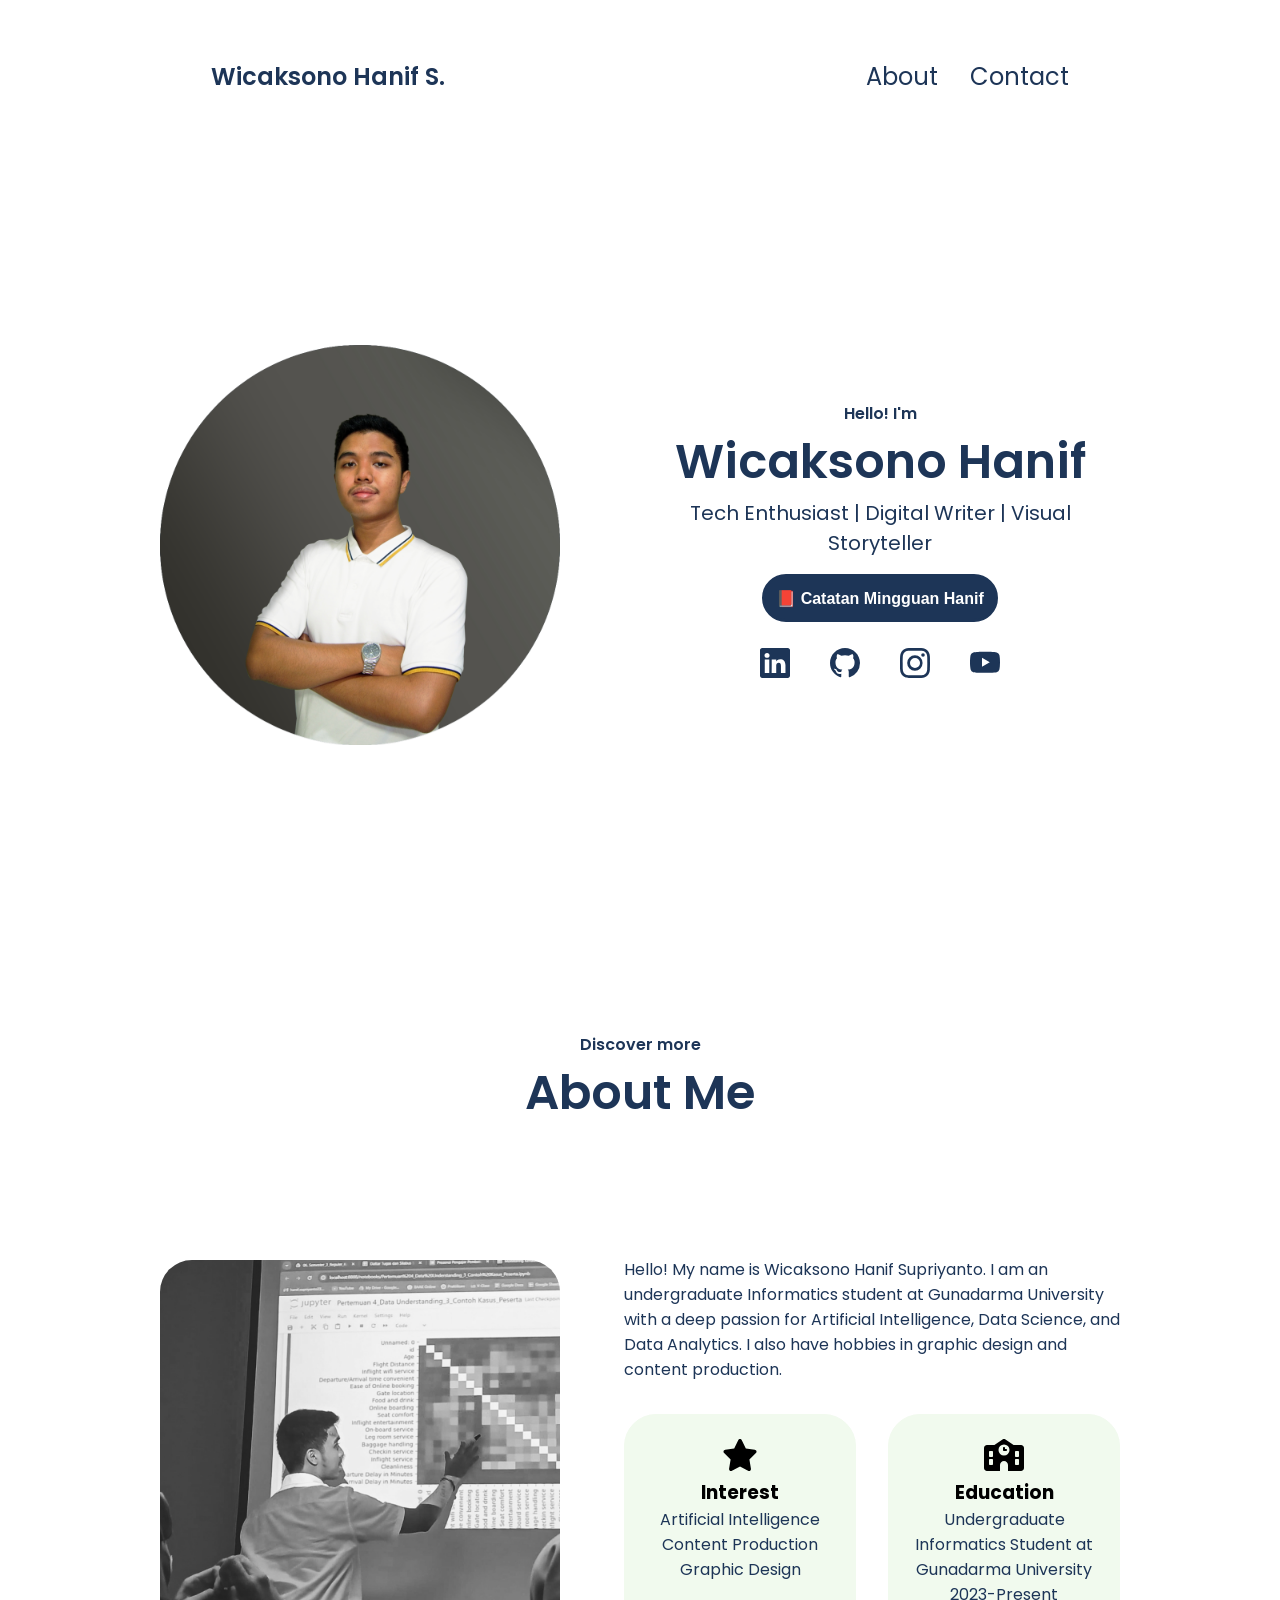
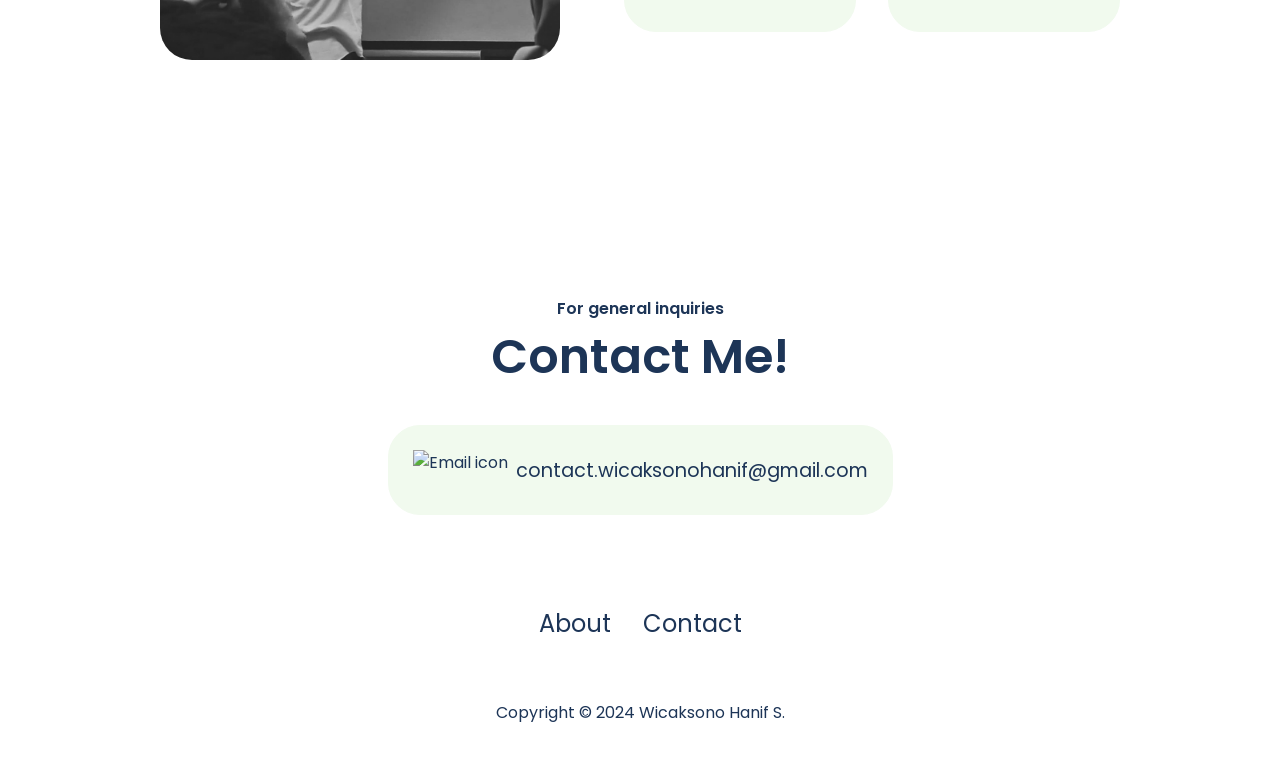
==== index.html @ 7ee8a248 "web update at jan 2025" ====
<!DOCTYPE html>
<html lang="en">
<head>
    <meta charset="UTF-8">
    <meta name="viewport" content="width=device-width, initial-scale=1.0">
    <title>Wicaksono Hanif | Hub</title>
    <link rel="icon" type="image/png" href="assets/tab_logo.png">
    <link rel="stylesheet" href="style.css">
    <link rel="stylesheet" href="mediaqueries.css">
</head>
<body>
    <!-- nav -->
    <nav id="desktop-nav">
        <div class="logo">
            Wicaksono Hanif S.
        </div>
        <div>
            <ul class="nav-links">
                <li><a href="#about">About</a></li>
                <li><a href="#contact">Contact</a></li>
            </ul>
        </div>
    </nav>
    <nav id="hamburger-nav">
        <div class="logo">
            Wicaksono Hanif
        </div>
        <div class="hamburger-menu">
            <div class="hamburger-icon" onclick="toggleMenu()">
                <span></span>
                <span></span>
                <span></span>
            </div>
            <div class="menu-links">
                <li><a href="#about" onclick="toggleMenu()">About</a></li>
                <li><a href="#contact" onclick="toggleMenu()">Contact</a></li>
            </div>
        </div>
    </nav>

    <!-- hero -->
    <section id="profile">
        <div class="section__pic-container">
            <img src="./assets/Web_Pict.png" alt="Hanif Profpic">
        </div>
        <div class="section__text">
            <p class="section__text__p1">
                Hello! I'm
            </p>
            <h1 class="title">
                Wicaksono Hanif
            </h1>
            <p class="section__text__p2">
                Tech Enthusiast | Digital Writer | Visual Storyteller
            </p>
            <div class="btn-container">
                <button class="btn btn-color-1" onclick="location.href='https://medium.com/@wicaksonohanif_'">📕 Catatan Mingguan Hanif</button>
            </div>
            <div id="socials-container">
                <ul class="example-2">
                    <li class="icon-content">
                        <a
                        href="https://www.linkedin.com/in/wicaksono-hanif-supriyanto-8959332a4"
                        target="_blank" rel="noopener noreferrer"
                        aria-label="LinkedIn"
                        data-social="linkedin"
                        >
                        <div class="filled"></div>
                        <svg
                            xmlns="http://www.w3.org/2000/svg"
                            width="16"
                            height="16"
                            fill="currentColor"
                            class="bi bi-linkedin"
                            viewBox="0 0 16 16"
                            xml:space="preserve"
                        >
                            <path
                            d="M0 1.146C0 .513.526 0 1.175 0h13.65C15.474 0 16 .513 16 1.146v13.708c0 .633-.526 1.146-1.175 1.146H1.175C.526 16 0 15.487 0 14.854zm4.943 12.248V6.169H2.542v7.225zm-1.2-8.212c.837 0 1.358-.554 1.358-1.248-.015-.709-.52-1.248-1.342-1.248S2.4 3.226 2.4 3.934c0 .694.521 1.248 1.327 1.248zm4.908 8.212V9.359c0-.216.016-.432.08-.586.173-.431.568-.878 1.232-.878.869 0 1.216.662 1.216 1.634v3.865h2.401V9.25c0-2.22-1.184-3.252-2.764-3.252-1.274 0-1.845.7-2.165 1.193v.025h-.016l.016-.025V6.169h-2.4c.03.678 0 7.225 0 7.225z"
                            fill="currentColor"
                            ></path>
                        </svg>
                        </a>
                        <div class="tooltip">LinkedIn</div>
                    </li>
                    <li class="icon-content">
                        <a href="https://github.com/wicaksonohanif" aria-label="GitHub"
                        target="_blank" rel="noopener noreferrer" data-social="github">
                        <div class="filled"></div>
                        <svg
                            xmlns="http://www.w3.org/2000/svg"
                            width="16"
                            height="16"
                            fill="currentColor"
                            class="bi bi-github"
                            viewBox="0 0 16 16"
                            xml:space="preserve"
                        >
                            <path
                            d="M8 0C3.58 0 0 3.58 0 8c0 3.54 2.29 6.53 5.47 7.59.4.07.55-.17.55-.38 0-.19-.01-.82-.01-1.49-2.01.37-2.53-.49-2.69-.94-.09-.23-.48-.94-.82-1.13-.28-.15-.68-.52-.01-.53.63-.01 1.08.58 1.23.82.72 1.21 1.87.87 2.33.66.07-.52.28-.87.51-1.07-1.78-.2-3.64-.89-3.64-3.95 0-.87.31-1.59.82-2.15-.08-.2-.36-1.02.08-2.12 0 0 .67-.21 2.2.82.64-.18 1.32-.27 2-.27s1.36.09 2 .27c1.53-1.04 2.2-.82 2.2-.82.44 1.1.16 1.92.08 2.12.51.56.82 1.27.82 2.15 0 3.07-1.87 3.75-3.65 3.95.29.25.54.73.54 1.48 0 1.07-.01 1.93-.01 2.2 0 .21.15.46.55.38A8.01 8.01 0 0 0 16 8c0-4.42-3.58-8-8-8"
                            fill="currentColor"
                            ></path>
                        </svg>
                        </a>
                        <div class="tooltip">GitHub</div>
                    </li>
                    <li class="icon-content">
                        <a
                        href="https://www.instagram.com/wicaksonohanif_?igsh=OGpwOGs0d2ZwYjUw"
                        target="_blank" rel="noopener noreferrer"
                        aria-label="Instagram"
                        data-social="instagram"
                        >
                        <div class="filled"></div>
                        <svg
                            xmlns="http://www.w3.org/2000/svg"
                            width="16"
                            height="16"
                            fill="currentColor"
                            class="bi bi-instagram"
                            viewBox="0 0 16 16"
                            xml:space="preserve"
                        >
                            <path
                            d="M8 0C5.829 0 5.556.01 4.703.048 3.85.088 3.269.222 2.76.42a3.9 3.9 0 0 0-1.417.923A3.9 3.9 0 0 0 .42 2.76C.222 3.268.087 3.85.048 4.7.01 5.555 0 5.827 0 8.001c0 2.172.01 2.444.048 3.297.04.852.174 1.433.372 1.942.205.526.478.972.923 1.417.444.445.89.719 1.416.923.51.198 1.09.333 1.942.372C5.555 15.99 5.827 16 8 16s2.444-.01 3.298-.048c.851-.04 1.434-.174 1.943-.372a3.9 3.9 0 0 0 1.416-.923c.445-.445.718-.891.923-1.417.197-.509.332-1.09.372-1.942C15.99 10.445 16 10.173 16 8s-.01-2.445-.048-3.299c-.04-.851-.175-1.433-.372-1.941a3.9 3.9 0 0 0-.923-1.417A3.9 3.9 0 0 0 13.24.42c-.51-.198-1.092-.333-1.943-.372C10.443.01 10.172 0 7.998 0zm-.717 1.442h.718c2.136 0 2.389.007 3.232.046.78.035 1.204.166 1.486.275.373.145.64.319.92.599s.453.546.598.92c.11.281.24.705.275 1.485.039.843.047 1.096.047 3.231s-.008 2.389-.047 3.232c-.035.78-.166 1.203-.275 1.485a2.5 2.5 0 0 1-.599.919c-.28.28-.546.453-.92.598-.28.11-.704.24-1.485.276-.843.038-1.096.047-3.232.047s-2.39-.009-3.233-.047c-.78-.036-1.203-.166-1.485-.276a2.5 2.5 0 0 1-.92-.598 2.5 2.5 0 0 1-.6-.92c-.109-.281-.24-.705-.275-1.485-.038-.843-.046-1.096-.046-3.233s.008-2.388.046-3.231c.036-.78.166-1.204.276-1.486.145-.373.319-.64.599-.92s.546-.453.92-.598c.282-.11.705-.24 1.485-.276.738-.034 1.024-.044 2.515-.045zm4.988 1.328a.96.96 0 1 0 0 1.92.96.96 0 0 0 0-1.92m-4.27 1.122a4.109 4.109 0 1 0 0 8.217 4.109 4.109 0 0 0 0-8.217m0 1.441a2.667 2.667 0 1 1 0 5.334 2.667 2.667 0 0 1 0-5.334"
                            fill="currentColor"
                            ></path>
                        </svg>
                        </a>
                        <div class="tooltip">Instagram</div>
                    </li>
                    <li class="icon-content">
                        <a href="https://www.youtube.com/@wicaksonohanif" aria-label="Youtube" 
                        target="_blank" rel="noopener noreferrer" data-social="youtube">
                        <div class="filled"></div>
                        <svg
                            xmlns="http://www.w3.org/2000/svg"
                            width="16"
                            height="16"
                            fill="currentColor"
                            class="bi bi-youtube"
                            viewBox="0 0 16 16"
                            xml:space="preserve"
                        >
                            <path
                            d="M8.051 1.999h.089c.822.003 4.987.033 6.11.335a2.01 2.01 0 0 1 1.415 1.42c.101.38.172.883.22 1.402l.01.104.022.26.008.104c.065.914.073 1.77.074 1.957v.075c-.001.194-.01 1.108-.082 2.06l-.008.105-.009.104c-.05.572-.124 1.14-.235 1.558a2.01 2.01 0 0 1-1.415 1.42c-1.16.312-5.569.334-6.18.335h-.142c-.309 0-1.587-.006-2.927-.052l-.17-.006-.087-.004-.171-.007-.171-.007c-1.11-.049-2.167-.128-2.654-.26a2.01 2.01 0 0 1-1.415-1.419c-.111-.417-.185-.986-.235-1.558L.09 9.82l-.008-.104A31 31 0 0 1 0 7.68v-.123c.002-.215.01-.958.064-1.778l.007-.103.003-.052.008-.104.022-.26.01-.104c.048-.519.119-1.023.22-1.402a2.01 2.01 0 0 1 1.415-1.42c.487-.13 1.544-.21 2.654-.26l.17-.007.172-.006.086-.003.171-.007A100 100 0 0 1 7.858 2zM6.4 5.209v4.818l4.157-2.408z"
                            fill="currentColor"
                            ></path>
                        </svg>
                        </a>
                        <div class="tooltip">Youtube</div>
                    </li>                                                
                </ul>                  
            </div>
        </div>
    </section>
<section id="about">
    <p class="section__text__p1">Discover more</p>
    <h1 class="title">About Me</h1>
    <div class="section-container">
        <div class="section__pic-container">
        <img
            src="./assets/About_Pict.png"
            alt="Profile picture"
            class="about-pic"
        />
        </div>
        <div class="about-details-container">
            <div class="text-container">
                <p>
                    Hello! My name is Wicaksono Hanif Supriyanto. I am an undergraduate Informatics student at Gunadarma University with a deep passion for Artificial Intelligence, Data Science, and Data Analytics. I also have hobbies in graphic design and content production.
                </p>
            </div>
            <div class="about-containers">
                <div class="details-container">
                <img
                    src="./assets/star-solid.svg"
                    alt="Experience icon"
                    class="icon"
                />
                <h3>Interest</h3>
                <p>Artificial Intelligence<br/>Content Production<br/>Graphic Design</p>
                </div>
                <div class="details-container">
                <img
                    src="./assets/school-solid.svg"
                    alt="Education icon"
                    class="icon"
                />
                <h3>Education</h3>
                <p>Undergraduate Informatics Student at Gunadarma University<br/>2023-Present</p>
                </div>
            </div>
        </div>
    </div>
    <img
        src="./assets/arrow.png"
        alt="Arrow icon"
        class="icon arrow"
        onclick="location.href='./#experience'"
    />
    </section>

    <!-- contact -->
    <section id="contact">
    <p class="section__text__p1">For general inquiries</p>
    <h1 class="title">Contact Me!</h1>
    <div class="contact-info-upper-container">
        <div class="contact-info-container">
        <img
            src="./assets/envelope.svg"
            alt="Email icon"
            class="icon contact-icon email-icon"
        />
        <p><a href="mailto:contact.wicaksonohanif@gmail.com">contact.wicaksonohanif@gmail.com</a></p>
        </div>
    </div>
    </section>
    <footer>
    <nav>
        <div class="nav-links-container">
        <ul class="nav-links">
            <li><a href="#about">About</a></li>
            <li><a href="#contact">Contact</a></li>
        </ul>
        </div>
    </nav>
    <p>Copyright &#169; 2024 Wicaksono Hanif S.</p>
    </footer>
    <script src="script.js"></script>
</body>
</html>
---- style.css ----
/* General */

@import url('https://fonts.googleapis.com/css2?family=Poppins:wght@300;400;500;600&display=swap');

:root {
--darkblue: #1D3557;
--medblue: #457B9D;
--lightblue: #a8dadc;
--light: #f1faee;
--red: #e63946;
}

* {
margin: 0;
padding:0;
}

body {
font-family: "Poppins", sans-serif;
}

html {
scroll-behavior: smooth;
}

p {
color: var(--darkblue);
}

/* Transition */

a, .btn {
transition: all 300ms ease;
}

/* Desktop Nav */

nav, .nav-links {
display: flex;
}

nav {
justify-content: space-around;
align-items: center;
height: 17vh;
}

.nav-links {
gap: 2rem;
list-style: none;
font-size: 1.5rem;
}

a {
color: var(--darkblue);
text-decoration: none;
text-decoration-color: white;
}

a:hover {
color: var(--medblue);
}

.logo {
font-size: 1.5rem;
color: var(--darkblue);
font-weight: 600;
}

.logo:hover {
cursor: default;
}

/* Hamburger */
#hamburger-nav {
display: none;
}

.hamburger-menu {
position: relative;
display: inline-block;
}

.hamburger-icon {
display: flex;
flex-direction: column;
justify-content: space-between;
height: 24px;
width: 30px;
cursor: pointer;
}

.hamburger-icon span {
width: 100%;
height: 2px;
background-color: #1D3557;
transition: all 0.3 ease-in-out;
}

.menu-links {
position: absolute;
top: 100%;
right: 0;
background-color: white;
width: fit-content;
max-height: 0;
overflow: hidden;
transition: all 0.3 ease-in-out;
border-radius: 30px;
}

.menu-links a {
display: block;
padding: 10px;
text-align: center;
font-size: 1.5rem;
color: var(--darkblue);
text-decoration: none;
transition: all 0.3 ease-in-out;
}

.menu-links li {
list-style: none;
}

.menu-links.open {
max-height: 300px;
box-shadow: 0px 0px 10px 1px #b0b0b0;
}

.hamburger-icon.open span:first-child{
transform: rotate(45deg) translate(10px, 5px);
}
.hamburger-icon.open span:nth-child(2){
opacity: 0;
}
.hamburger-icon.open span:last-child{
transform: rotate(-45deg) translate(10px, -5px);
}

.hamburger-icon span:first-child {
transform: none;
}
.hamburger-icon span:first-child {
opacity: 1;
}
.hamburger-icon span:first-child {
transform: none;
}

/* Sections */

/* SECTIONS */

section {
padding-top: 4vh;
height: 96vh;
margin: 0 10rem;
box-sizing: border-box;
min-height: fit-content;
}

.section-container {
display: flex;
}


/* Profile Section */

#profile {
display: flex;
justify-content: center;
gap: 5rem;
height: 80vh;
}

.section__pic-container {
display: flex;
height: 400px;
width: 400px;
margin: auto 0;
}

.section__text {
align-self: center;
text-align: center;
}

.section__text__p1 {
font-weight: 600;
text-align: center;
}

.section__text__p2 {
font-size: 1.25rem;
margin-bottom: 1rem;
}

.title {
font-weight: 600;
font-size: 3rem;
text-align: center;
color: var(--darkblue);
}

.btn-container {
display: flex;
justify-content: center;
}

#socials-container {
display: flex;
justify-content: center;
margin-top: 1rem;
gap: 1rem;
}

#socials-container ul {
list-style: none;
}

#socials-container .example-2 {
display: flex;
justify-content: center;
align-items: center;
}
#socials-container .example-2 .icon-content {
margin: 0 10px;
position: relative;
}
#socials-container .example-2 .icon-content .tooltip {
position: absolute;
top: 0px;
left: 50%;
transform: translateX(-50%);
color: #fff;
padding: 6px 10px;
border-radius: 5px;
opacity: 0;
visibility: hidden;
font-size: 14px;
transition: all 0.3s ease;
}
#socials-container .example-2 .icon-content:hover .tooltip {
opacity: 1;
visibility: visible;
top: 60px;
}
#socials-container .example-2 .icon-content a {
position: relative;
overflow: hidden;
display: flex;
justify-content: center;
align-items: center;
width: 50px;
height: 50px;
border-radius: 50%;
color: var(--darkblue);
background-color: #fff;
transition: all 0.3s ease-in-out;
}
#socials-container .example-2 .icon-content a:hover {
box-shadow: 3px 2px 45px 0px rgb(0 0 0 / 12%);
}
#socials-container .example-2 .icon-content a svg {
position: relative;
z-index: 1;
width: 30px;
height: 30px;
}
#socials-container .example-2 .icon-content a:hover {
color: white;
}
#socials-container .example-2 .icon-content a .filled {
position: absolute;
top: auto;
bottom: 0;
left: 0;
width: 100%;
height: 0;
background-color: #000;
transition: all 0.3s ease-in-out;
}
#socials-container .example-2 .icon-content a:hover .filled {
height: 100%;
}

#socials-container .example-2 .icon-content a[data-social="linkedin"] .filled,
#socials-container .example-2 .icon-content a[data-social="linkedin"] ~ .tooltip {
background-color: #0274b3;
}

#socials-container .example-2 .icon-content a[data-social="github"] .filled,
#socials-container .example-2 .icon-content a[data-social="github"] ~ .tooltip {
background-color: #24262a;
}
#socials-container .example-2 .icon-content a[data-social="instagram"] .filled,
#socials-container .example-2 .icon-content a[data-social="instagram"] ~ .tooltip {
background: linear-gradient(
    45deg,
    #405de6,
    #5b51db,
    #b33ab4,
    #c135b4,
    #e1306c,
    #fd1f1f
);
}
#socials-container .example-2 .icon-content a[data-social="youtube"] .filled,
#socials-container .example-2 .icon-content a[data-social="youtube"] ~ .tooltip {
background-color: #ff0000;
}

#socials-container .example-2 .icon-content a[data-social="x"] .filled,
#socials-container .example-2 .icon-content a[data-social="x"] ~ .tooltip {
    background: linear-gradient(45deg, #1DA1F2, #1a91da);
}

#socials-container .example-2 .icon-content a[data-social="spotify"] .filled,
#socials-container .example-2 .icon-content a[data-social="spotify"] ~ .tooltip {
    background: linear-gradient(45deg, #1DB954, #1ED760);
}

#socials-container .example-2 .icon-content a[data-social="tiktok"] .filled,
#socials-container .example-2 .icon-content a[data-social="tiktok"] ~ .tooltip {
    background: linear-gradient(45deg, #000000, #69C9D0, #EE1D52);
}

/* ICONS */

.icon {
cursor: pointer;
height: 2rem;
color: var(--darkblue);
}

/* BUTTONS */

.btn {
font-weight: 600;
font-size: 1rem;
transition: all 300ms ease;
padding: .7rem;
border-radius: 2rem;
}

.btn-color-1 {
border: var(--darkblue) solid;
}

.btn-color-2 {
border: var(--darkblue) solid;
}

.btn-color-1:hover,
.btn-color-2:hover {
cursor: pointer;
}

.btn-color-1 {
background: var(--darkblue);
border-color: var(--darkblue);
color: white;
}

.btn-color-2:hover {
background: var(--medblue);
border-color: var(--medblue);
color: white;
}

.btn-color-1:hover {
background: var(--medblue);
border-color: var(--medblue);
}

.btn-color-2 {
background: none;
}

.btn-color-2:hover {
border: rgb(255, 255, 255) 0.1rem solid;
}

.btn-container {
gap: 1rem;
}

/* ABOUT SECTION */

#about {
position: relative;
}

.about-containers {
gap: 2rem;
margin-bottom: 2rem;
margin-top: 2rem;
}

.about-details-container {
justify-content: center;
flex-direction: column;
}

.about-containers,
.about-details-container {
display: flex;
}

.about-pic {
border-radius: 2rem;
}

.arrow {
position: absolute;
display: none;
right: -5rem;
bottom: 2.5rem;
}

.details-container {
padding: 1.5rem;
flex: 1;
background: white;
border-radius: 2rem;
border: var(--light) 0.1rem solid;
border-color: var(--light);
background-color: var(--light);
text-align: center;
}

.section-container {
gap: 4rem;
height: 80%;
}

.section__pic-container {
height: 400px;
width: 400px;
margin: auto 0;
}

/* EXPERIENCE SECTION */

#experience {
position: relative;
}

.experience-sub-title {
color: var(--darkblue);
font-weight: 600;
font-size: 1.75rem;
margin-bottom: 2rem;
}

.experience-details-container {
display: flex;
justify-content: center;
flex-direction: column;
}

.article-container {
display: flex;
text-align: initial;
flex-wrap: wrap;
flex-direction: row;
gap: 2.5rem;
justify-content: space-around;
color: var(--darkblue);
}

article {
display: flex;
width: 10rem;
justify-content: space-around;
gap: 0.5rem;
}

article .icon {
cursor: default;
width: 1rem;
height: 1rem;
}

/* PROJECTS SECTION */

#projects {
position: relative;
}

.color-container {
border-color: var(--light);
background: var(--light);
}

.project-img {
border-radius: 2rem;
width: 90%;
height: 90%;
}

.project-title {
margin: 1rem;
color: var(--darkblue);
}

.project-btn {
color: var(--darkblue);
border-color: var(--darkblue);
}

/* CONTACT */

#contact {
display: flex;
justify-content: center;
flex-direction: column;
height: 70vh;
}

.contact-info-upper-container {
display: flex;
justify-content: center;
border-radius: 2rem;
border: var(--light) 0.1rem solid;
border-color: var(--light);
background-color: var(--light);
margin: 2rem auto;
padding: 0.5rem;
}

.contact-info-container {
display: flex;
align-items: center;
justify-content: center;
gap: 0.5rem;
margin: 1rem;
}

.contact-info-container p {
font-size: larger;
}

.contact-icon {
cursor: default;

}

.email-icon {
height: 2.5rem;
}

/* FOOTER SECTION */

footer {
height: 26vh;
margin: 0 1rem;
}

footer p {
text-align: center;
}
---- mediaqueries.css ----
@media screen and (max-width: 1400px) {
#profile {
height: 83vh;
margin-bottom: 6rem;
}
.about-containers {
flex-wrap: wrap;
}
#contact,
#projects {
height: fit-content;
}
}

@media screen and (max-width: 1200px) {
#desktop-nav {
display: none;
}
#hamburger-nav {
display: flex;
}
#experience,
.experience-details-container {
margin-top: 2rem;
}
#profile,
.section-container {
display: block;
}
.arrow {
display: none;
}
section,
.section-container {
height: fit-content;
}
section {
margin: 0 5%;
}
.section__pic-container {
width: 275px;
height: 275px;
margin: 0 auto 2rem;
}
.about-containers {
margin-top: 2rem;
}
}

@media screen and (max-width: 600px) {
#contact,
footer {
height: 40vh;
}
#profile {
height: 83vh;
margin-bottom: 0;
}
article {
font-size: 1rem;
}
footer nav {
height: fit-content;
margin-bottom: 2rem;
}

.about-containers,
.contact-info-upper-container,
.btn-container {
flex-wrap: wrap;
}
.contact-info-container {
margin: 0;
}
.contact-info-container p,
.nav-links li a {
font-size: 1rem;
}
.experience-sub-title {
font-size: 1.25rem;
}
.logo {
font-size: 1rem;
}
.nav-links {
flex-direction: column;
gap: 0.5rem;
text-align: center;
}
.section__pic-container {
width: auto;
height: 46vw;
justify-content: center;
}
.section__text__p2 {
font-size: 1.25rem;
}
.title {
font-size: 2rem;
}
.text-container {
text-align: justify;
}
}
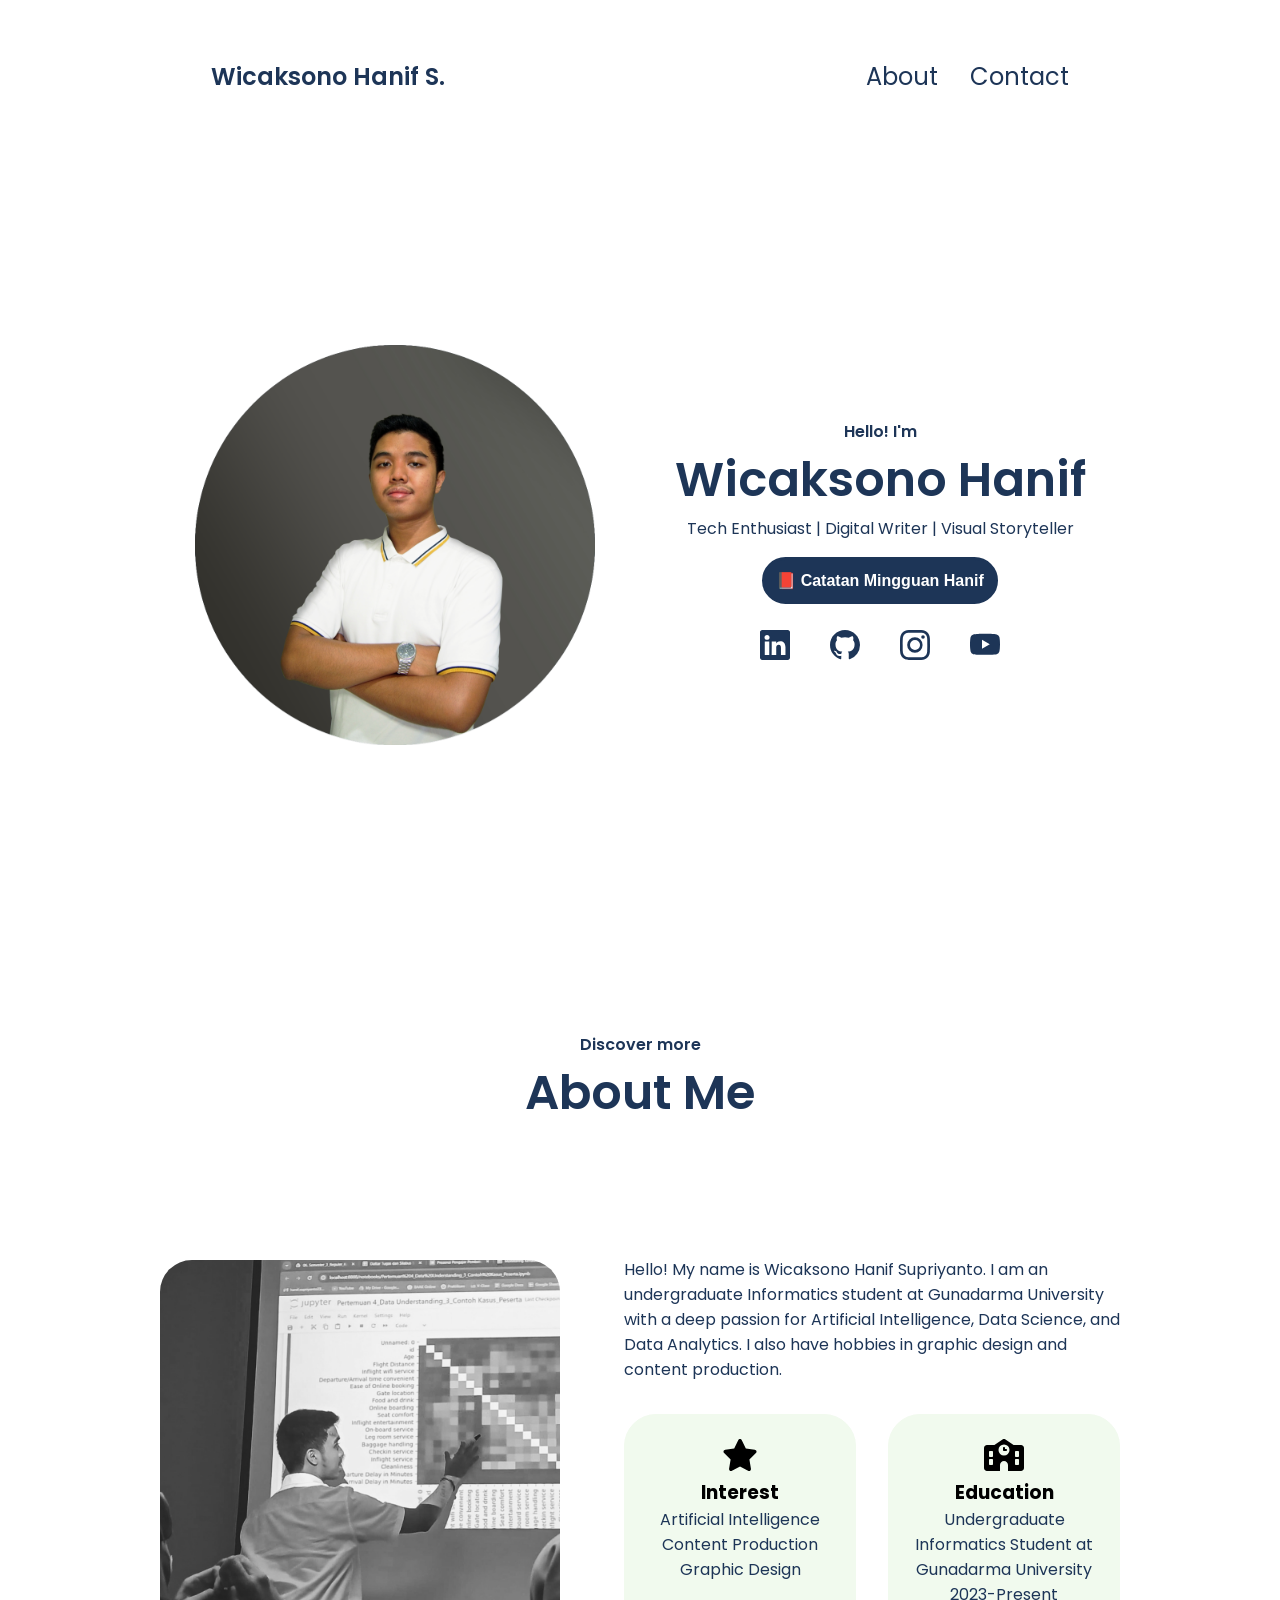
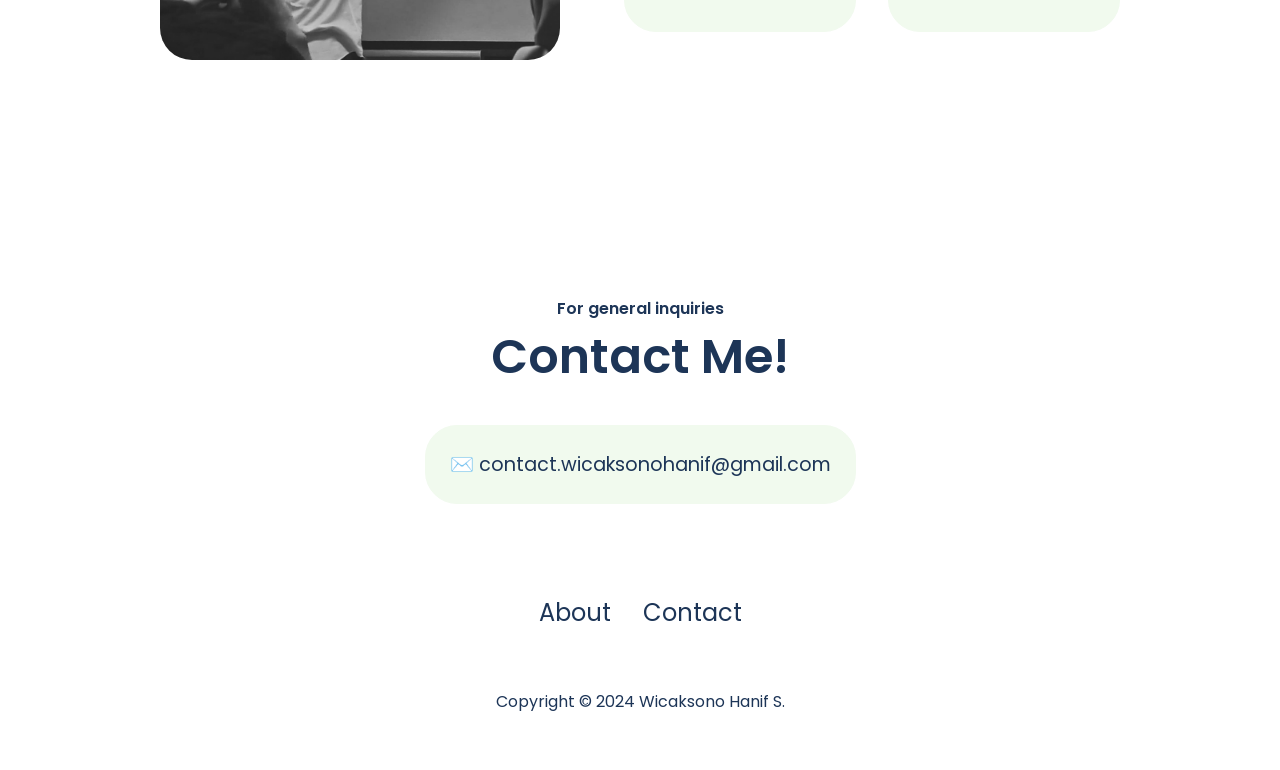
==== commit 82e6ed3e: "fine tune" ====
--- a/index.html
+++ b/index.html
@@ -207,12 +207,7 @@
     <h1 class="title">Contact Me!</h1>
     <div class="contact-info-upper-container">
         <div class="contact-info-container">
-        <img
-            src="./assets/envelope.svg"
-            alt="Email icon"
-            class="icon contact-icon email-icon"
-        />
-        <p><a href="mailto:contact.wicaksonohanif@gmail.com">contact.wicaksonohanif@gmail.com</a></p>
+        <p><a href="mailto:contact.wicaksonohanif@gmail.com">✉️ contact.wicaksonohanif@gmail.com</a></p>
         </div>
     </div>
     </section>
--- a/style.css
+++ b/style.css
@@ -192,7 +192,7 @@
 }
 
 .section__text__p2 {
-font-size: 1.25rem;
+font-size: 1rem;
 margin-bottom: 1rem;
 }
 
--- a/mediaqueries.css
+++ b/mediaqueries.css
@@ -50,7 +50,7 @@
 @media screen and (max-width: 600px) {
 #contact,
 footer {
-height: 40vh;
+height: 23vh;
 }
 #profile {
 height: 83vh;
@@ -93,7 +93,7 @@
 justify-content: center;
 }
 .section__text__p2 {
-font-size: 1.25rem;
+font-size: .75rem;
 }
 .title {
 font-size: 2rem;
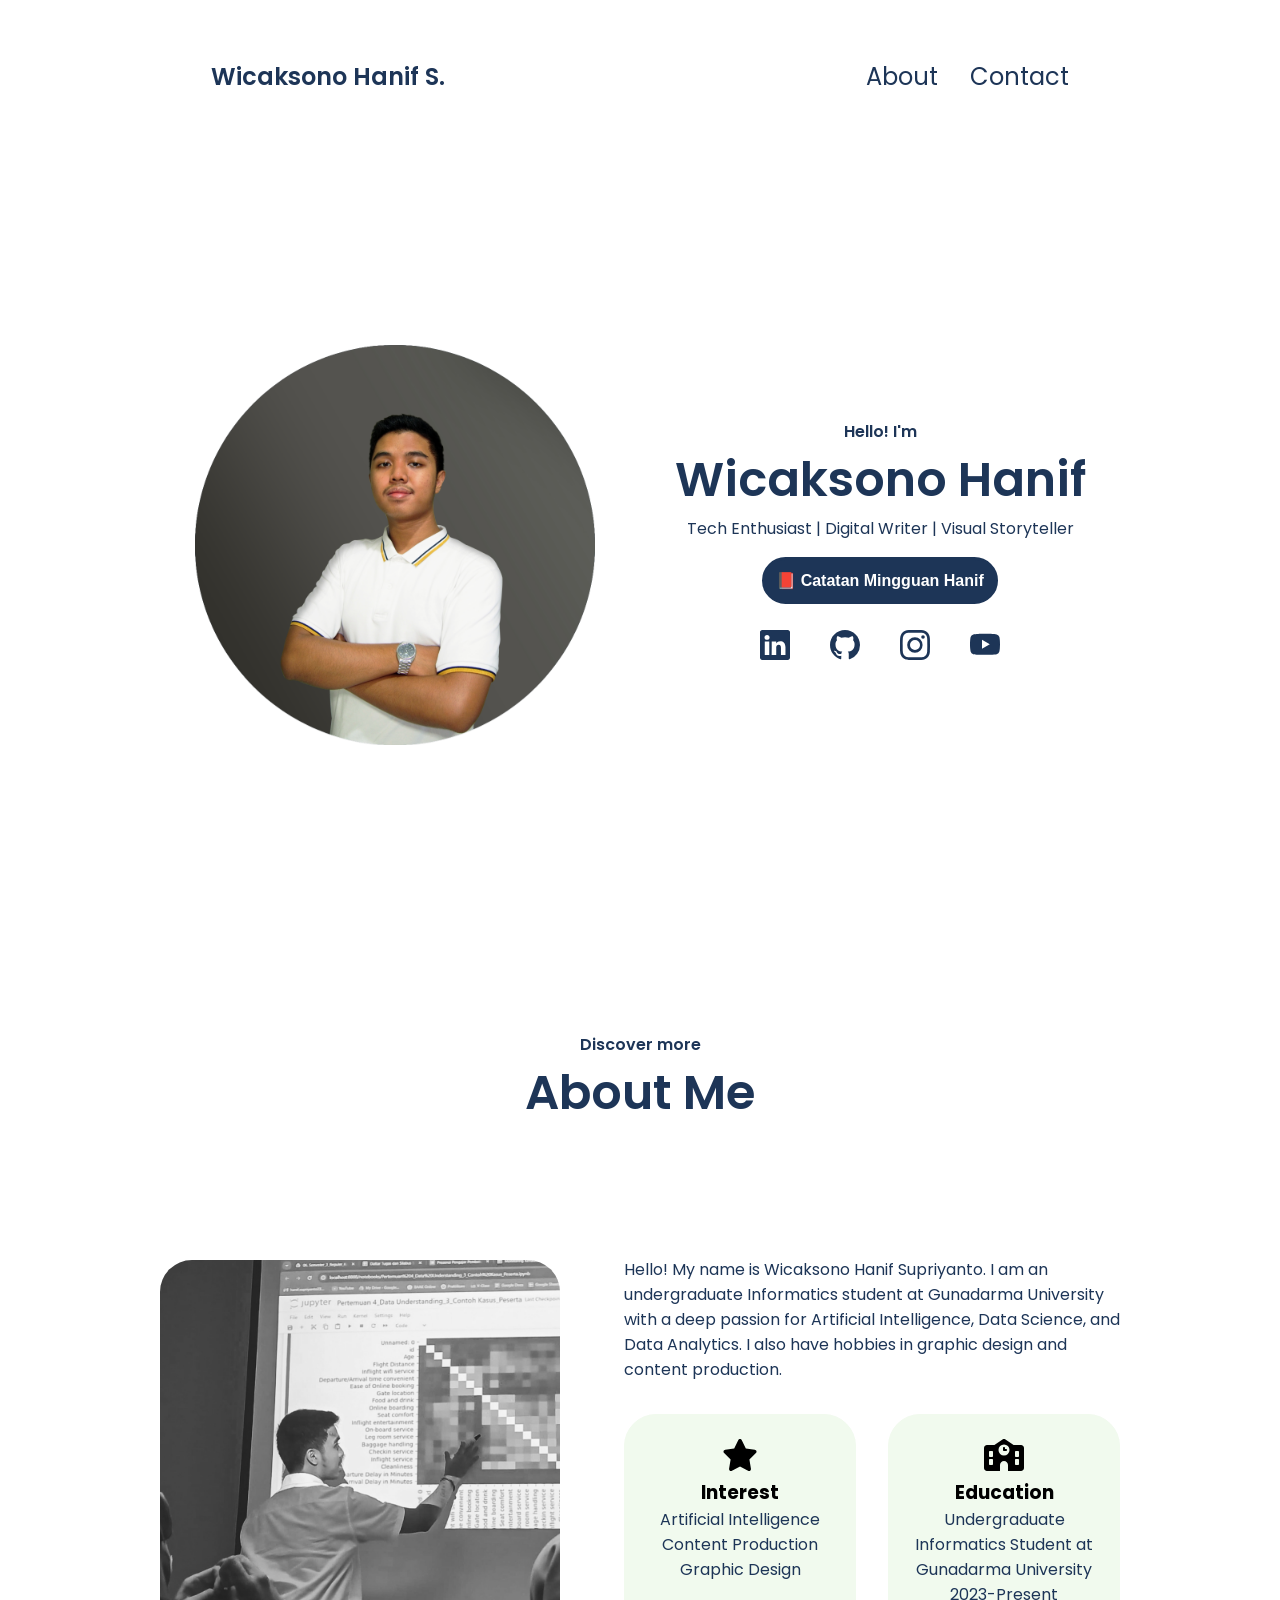
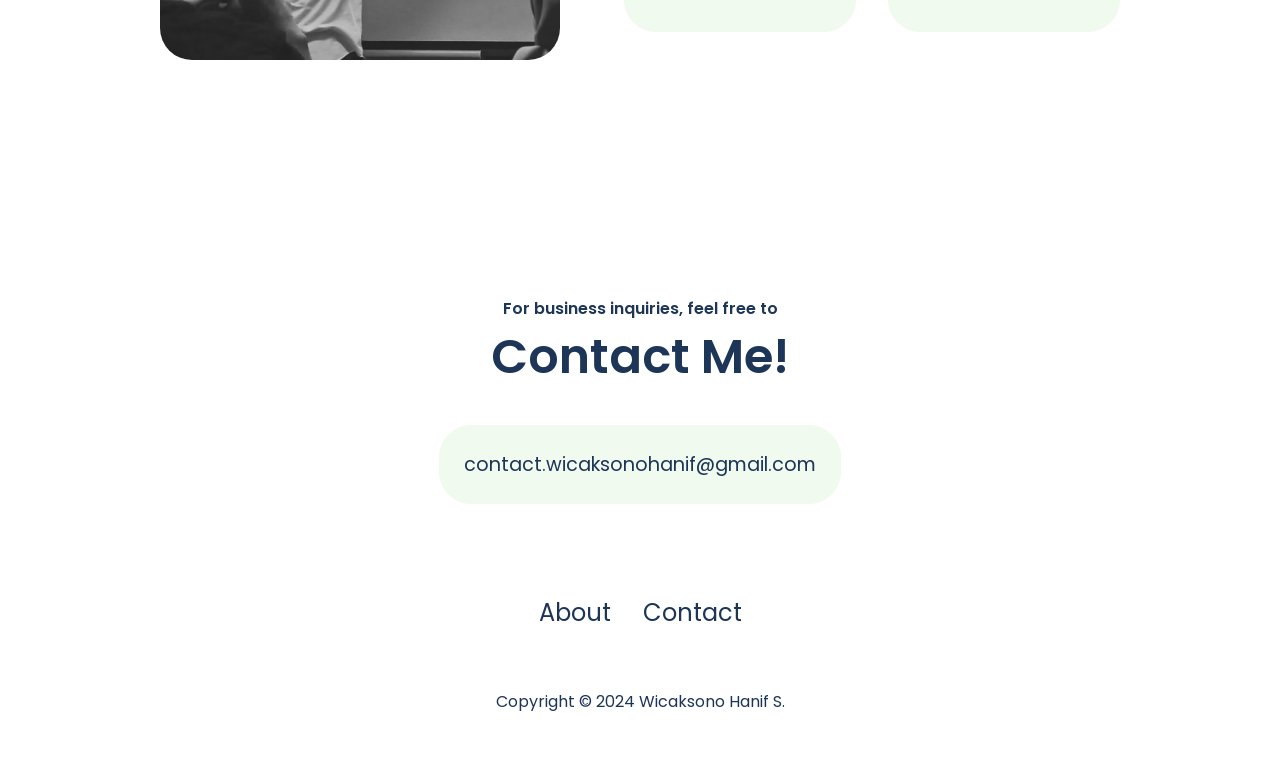
==== commit 4ccf20fd: "fine tune 2" ====
--- a/index.html
+++ b/index.html
@@ -203,11 +203,11 @@
 
     <!-- contact -->
     <section id="contact">
-    <p class="section__text__p1">For general inquiries</p>
+    <p class="section__text__p1">For business inquiries, feel free to</p>
     <h1 class="title">Contact Me!</h1>
     <div class="contact-info-upper-container">
         <div class="contact-info-container">
-        <p><a href="mailto:contact.wicaksonohanif@gmail.com">✉️ contact.wicaksonohanif@gmail.com</a></p>
+        <p><a href="mailto:contact.wicaksonohanif@gmail.com">contact.wicaksonohanif@gmail.com</a></p>
         </div>
     </div>
     </section>
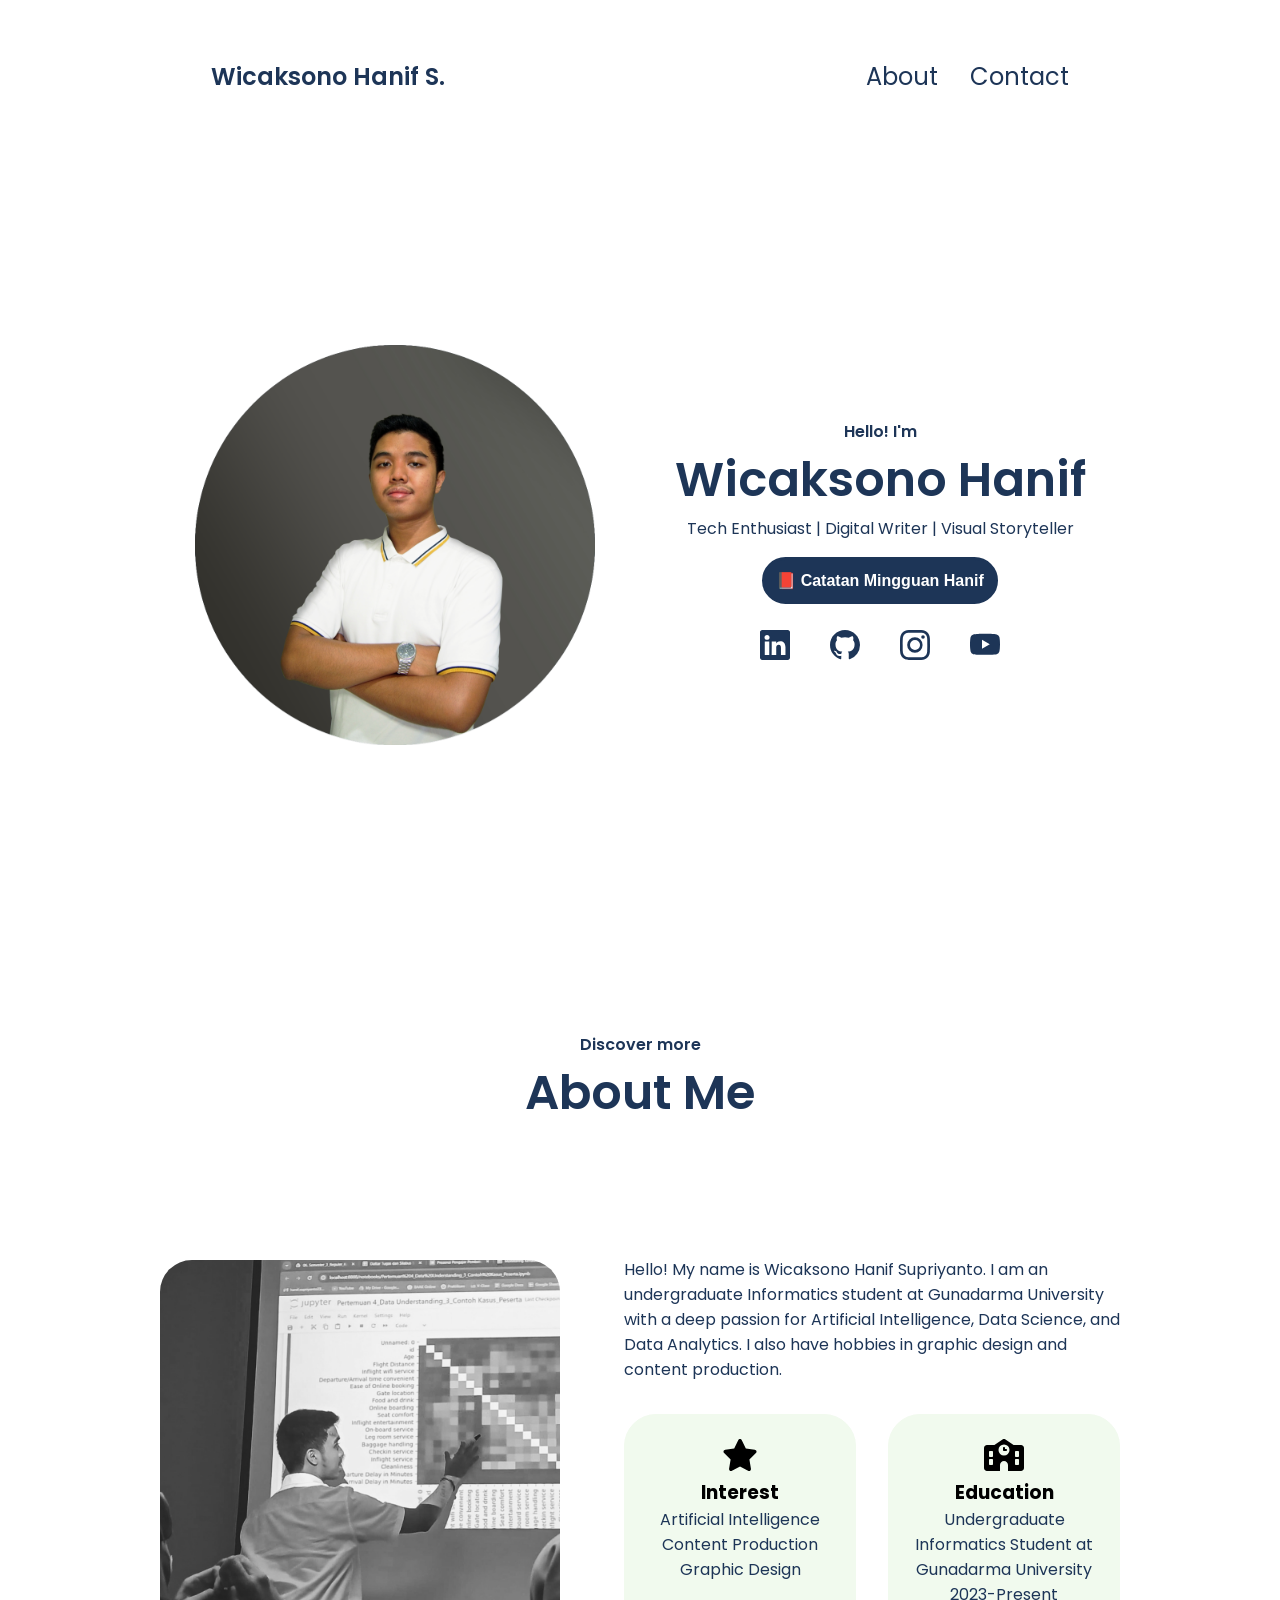
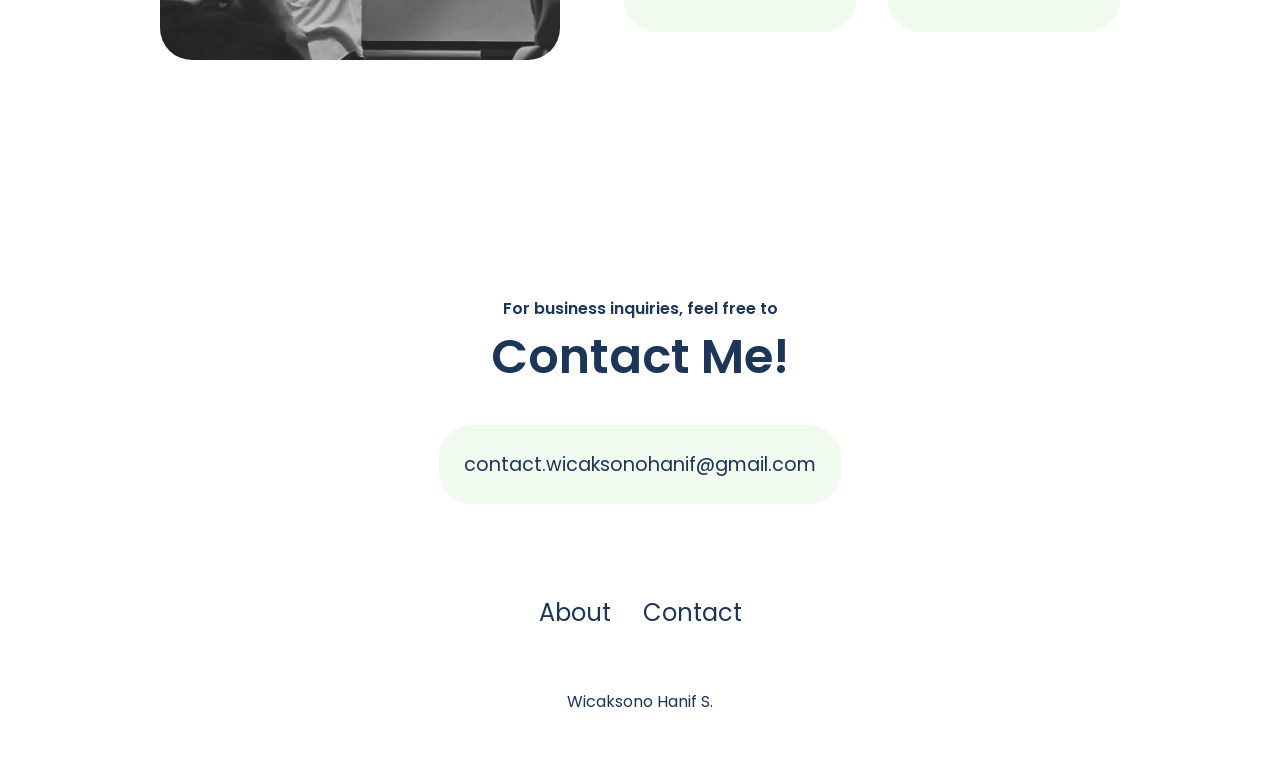
==== commit 9e113fc1: "Update index.html" ====
--- a/index.html
+++ b/index.html
@@ -220,7 +220,7 @@
         </ul>
         </div>
     </nav>
-    <p>Copyright &#169; 2024 Wicaksono Hanif S.</p>
+    <p>Wicaksono Hanif S.</p>
     </footer>
     <script src="script.js"></script>
 </body>
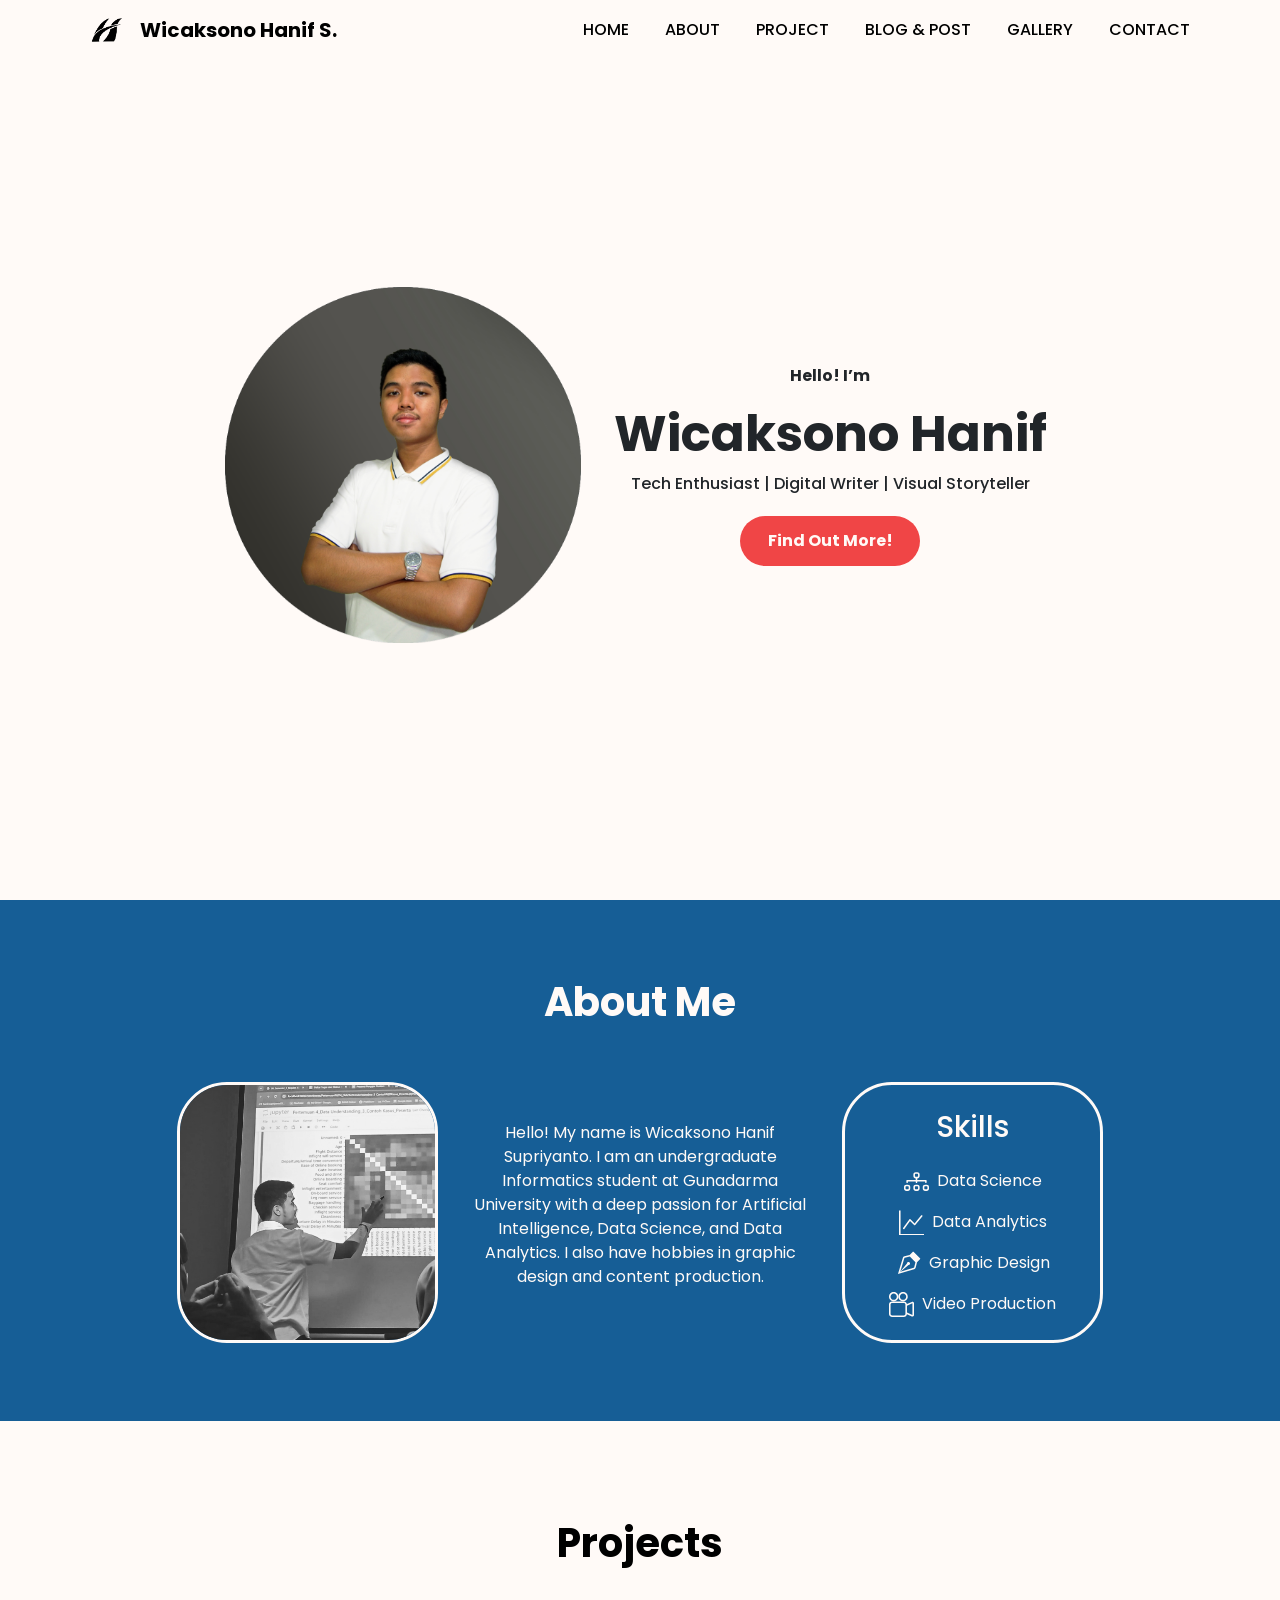
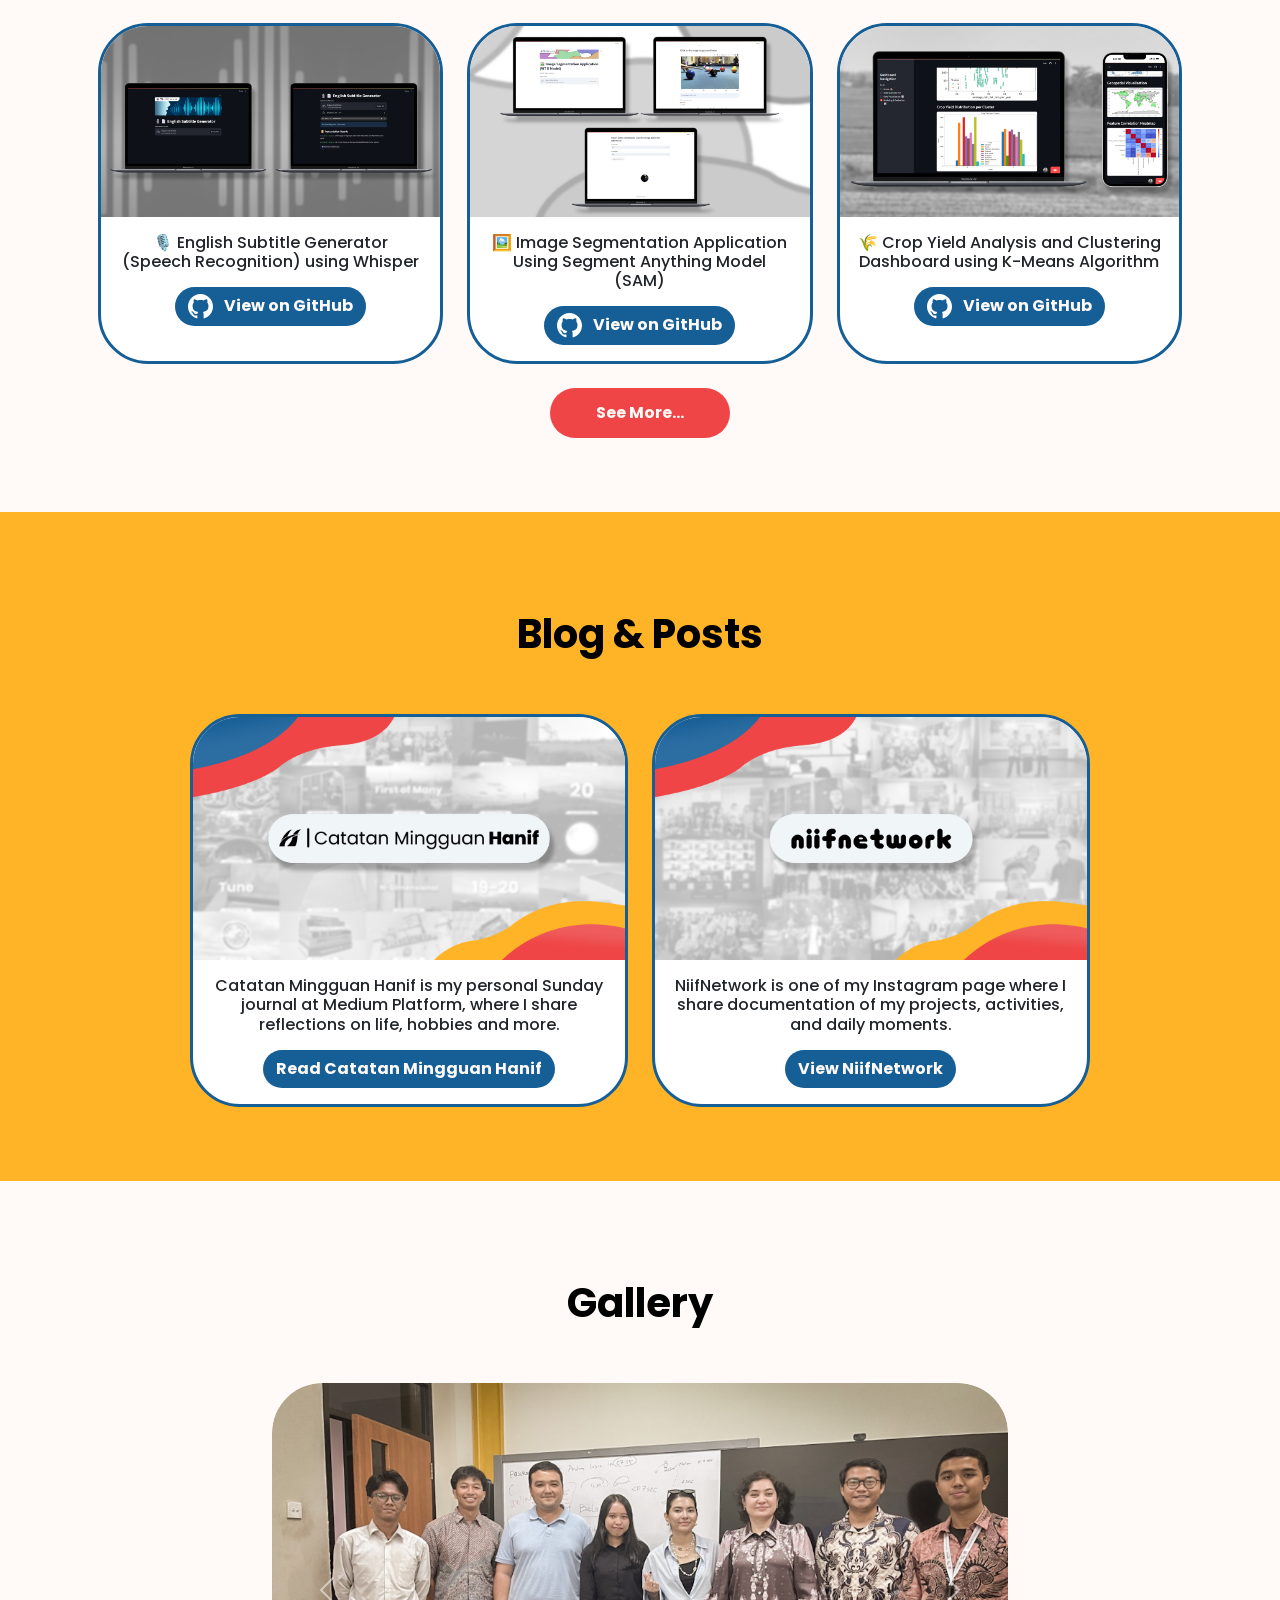
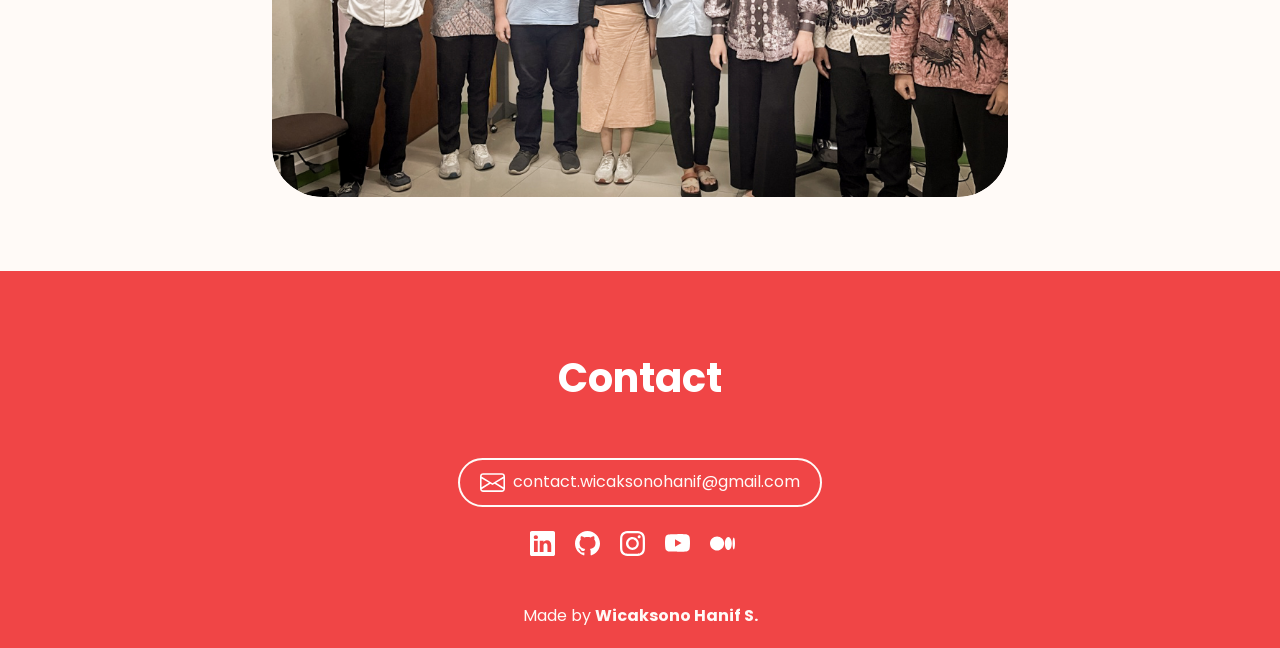
==== commit 55006cd4: "2025 major portfolio update" ====
--- a/index.html
+++ b/index.html
@@ -1,227 +1,252 @@
 <!DOCTYPE html>
 <html lang="en">
 <head>
-    <meta charset="UTF-8">
-    <meta name="viewport" content="width=device-width, initial-scale=1.0">
-    <title>Wicaksono Hanif | Hub</title>
-    <link rel="icon" type="image/png" href="assets/tab_logo.png">
+    <meta charset="UTF-8" />
+    <meta name="viewport" content="width=device-width, initial-scale=1.0" />
+    <title>Wicaksono Hanif S. | Hub</title>
+    <link rel="icon" type="image/png" href="assets/icons/tab_logo.png">
+    <!-- Bootstrap -->
+    <link href="https://cdn.jsdelivr.net/npm/bootstrap@5.3.3/dist/css/bootstrap.min.css" rel="stylesheet">
+    <!-- Icon from Bootstrap Icons: https://icons.getbootstrap.com/ -->
+    <!-- Google Fonts -->
+    <link href="https://fonts.googleapis.com/css2?family=Poppins:wght@400;500;700&display=swap" rel="stylesheet">
+    <!-- CSS -->
     <link rel="stylesheet" href="style.css">
-    <link rel="stylesheet" href="mediaqueries.css">
 </head>
+
 <body>
-    <!-- nav -->
-    <nav id="desktop-nav">
-        <div class="logo">
-            Wicaksono Hanif S.
-        </div>
-        <div>
-            <ul class="nav-links">
-                <li><a href="#about">About</a></li>
-                <li><a href="#contact">Contact</a></li>
-            </ul>
+    <!-- Navbar -->
+    <nav class="navbar navbar-expand-lg navbar-light custom-navbar fixed-top">
+        <div class="container">
+            <a class="navbar-brand d-flex align-items-center" href="#home">
+                <img src="assets/icons/logo_dark.png" alt="Logo" width="50" height="50" class="me-2 brand-logo">
+                <span class="brand-name">Wicaksono Hanif S.</span>
+            </a>
+            <button class="navbar-toggler" type="button" data-bs-toggle="collapse" data-bs-target="#navbarNav">
+                <span class="navbar-toggler-icon"></span>
+            </button>
+            <div class="collapse navbar-collapse justify-content-end" id="navbarNav">
+                <ul class="navbar-nav">
+                    <li class="nav-item"><a class="nav-link" href="#home">HOME</a></li>
+                    <li class="nav-item"><a class="nav-link" href="#about">ABOUT</a></li>
+                    <li class="nav-item"><a class="nav-link" href="#project">PROJECT</a></li>
+                    <li class="nav-item"><a class="nav-link" href="#blog">BLOG & POST</a></li>
+                    <li class="nav-item"><a class="nav-link" href="#gallery">GALLERY</a></li>
+                    <li class="nav-item"><a class="nav-link" href="#contact">CONTACT</a></li>
+                </ul>
+            </div>
         </div>
     </nav>
-    <nav id="hamburger-nav">
-        <div class="logo">
-            Wicaksono Hanif
-        </div>
-        <div class="hamburger-menu">
-            <div class="hamburger-icon" onclick="toggleMenu()">
-                <span></span>
-                <span></span>
-                <span></span>
-            </div>
-            <div class="menu-links">
-                <li><a href="#about" onclick="toggleMenu()">About</a></li>
-                <li><a href="#contact" onclick="toggleMenu()">Contact</a></li>
-            </div>
-        </div>
-    </nav>
-
-    <!-- hero -->
-    <section id="profile">
-        <div class="section__pic-container">
-            <img src="./assets/Web_Pict.png" alt="Hanif Profpic">
-        </div>
-        <div class="section__text">
-            <p class="section__text__p1">
-                Hello! I'm
-            </p>
-            <h1 class="title">
-                Wicaksono Hanif
-            </h1>
-            <p class="section__text__p2">
-                Tech Enthusiast | Digital Writer | Visual Storyteller
-            </p>
-            <div class="btn-container">
-                <button class="btn btn-color-1" onclick="location.href='https://medium.com/@wicaksonohanif_'">📕 Catatan Mingguan Hanif</button>
-            </div>
-            <div id="socials-container">
-                <ul class="example-2">
-                    <li class="icon-content">
-                        <a
-                        href="https://www.linkedin.com/in/wicaksono-hanif-supriyanto-8959332a4"
-                        target="_blank" rel="noopener noreferrer"
-                        aria-label="LinkedIn"
-                        data-social="linkedin"
-                        >
-                        <div class="filled"></div>
-                        <svg
-                            xmlns="http://www.w3.org/2000/svg"
-                            width="16"
-                            height="16"
-                            fill="currentColor"
-                            class="bi bi-linkedin"
-                            viewBox="0 0 16 16"
-                            xml:space="preserve"
-                        >
-                            <path
-                            d="M0 1.146C0 .513.526 0 1.175 0h13.65C15.474 0 16 .513 16 1.146v13.708c0 .633-.526 1.146-1.175 1.146H1.175C.526 16 0 15.487 0 14.854zm4.943 12.248V6.169H2.542v7.225zm-1.2-8.212c.837 0 1.358-.554 1.358-1.248-.015-.709-.52-1.248-1.342-1.248S2.4 3.226 2.4 3.934c0 .694.521 1.248 1.327 1.248zm4.908 8.212V9.359c0-.216.016-.432.08-.586.173-.431.568-.878 1.232-.878.869 0 1.216.662 1.216 1.634v3.865h2.401V9.25c0-2.22-1.184-3.252-2.764-3.252-1.274 0-1.845.7-2.165 1.193v.025h-.016l.016-.025V6.169h-2.4c.03.678 0 7.225 0 7.225z"
-                            fill="currentColor"
-                            ></path>
-                        </svg>
-                        </a>
-                        <div class="tooltip">LinkedIn</div>
-                    </li>
-                    <li class="icon-content">
-                        <a href="https://github.com/wicaksonohanif" aria-label="GitHub"
-                        target="_blank" rel="noopener noreferrer" data-social="github">
-                        <div class="filled"></div>
-                        <svg
-                            xmlns="http://www.w3.org/2000/svg"
-                            width="16"
-                            height="16"
-                            fill="currentColor"
-                            class="bi bi-github"
-                            viewBox="0 0 16 16"
-                            xml:space="preserve"
-                        >
-                            <path
-                            d="M8 0C3.58 0 0 3.58 0 8c0 3.54 2.29 6.53 5.47 7.59.4.07.55-.17.55-.38 0-.19-.01-.82-.01-1.49-2.01.37-2.53-.49-2.69-.94-.09-.23-.48-.94-.82-1.13-.28-.15-.68-.52-.01-.53.63-.01 1.08.58 1.23.82.72 1.21 1.87.87 2.33.66.07-.52.28-.87.51-1.07-1.78-.2-3.64-.89-3.64-3.95 0-.87.31-1.59.82-2.15-.08-.2-.36-1.02.08-2.12 0 0 .67-.21 2.2.82.64-.18 1.32-.27 2-.27s1.36.09 2 .27c1.53-1.04 2.2-.82 2.2-.82.44 1.1.16 1.92.08 2.12.51.56.82 1.27.82 2.15 0 3.07-1.87 3.75-3.65 3.95.29.25.54.73.54 1.48 0 1.07-.01 1.93-.01 2.2 0 .21.15.46.55.38A8.01 8.01 0 0 0 16 8c0-4.42-3.58-8-8-8"
-                            fill="currentColor"
-                            ></path>
-                        </svg>
-                        </a>
-                        <div class="tooltip">GitHub</div>
-                    </li>
-                    <li class="icon-content">
-                        <a
-                        href="https://www.instagram.com/wicaksonohanif_?igsh=OGpwOGs0d2ZwYjUw"
-                        target="_blank" rel="noopener noreferrer"
-                        aria-label="Instagram"
-                        data-social="instagram"
-                        >
-                        <div class="filled"></div>
-                        <svg
-                            xmlns="http://www.w3.org/2000/svg"
-                            width="16"
-                            height="16"
-                            fill="currentColor"
-                            class="bi bi-instagram"
-                            viewBox="0 0 16 16"
-                            xml:space="preserve"
-                        >
-                            <path
-                            d="M8 0C5.829 0 5.556.01 4.703.048 3.85.088 3.269.222 2.76.42a3.9 3.9 0 0 0-1.417.923A3.9 3.9 0 0 0 .42 2.76C.222 3.268.087 3.85.048 4.7.01 5.555 0 5.827 0 8.001c0 2.172.01 2.444.048 3.297.04.852.174 1.433.372 1.942.205.526.478.972.923 1.417.444.445.89.719 1.416.923.51.198 1.09.333 1.942.372C5.555 15.99 5.827 16 8 16s2.444-.01 3.298-.048c.851-.04 1.434-.174 1.943-.372a3.9 3.9 0 0 0 1.416-.923c.445-.445.718-.891.923-1.417.197-.509.332-1.09.372-1.942C15.99 10.445 16 10.173 16 8s-.01-2.445-.048-3.299c-.04-.851-.175-1.433-.372-1.941a3.9 3.9 0 0 0-.923-1.417A3.9 3.9 0 0 0 13.24.42c-.51-.198-1.092-.333-1.943-.372C10.443.01 10.172 0 7.998 0zm-.717 1.442h.718c2.136 0 2.389.007 3.232.046.78.035 1.204.166 1.486.275.373.145.64.319.92.599s.453.546.598.92c.11.281.24.705.275 1.485.039.843.047 1.096.047 3.231s-.008 2.389-.047 3.232c-.035.78-.166 1.203-.275 1.485a2.5 2.5 0 0 1-.599.919c-.28.28-.546.453-.92.598-.28.11-.704.24-1.485.276-.843.038-1.096.047-3.232.047s-2.39-.009-3.233-.047c-.78-.036-1.203-.166-1.485-.276a2.5 2.5 0 0 1-.92-.598 2.5 2.5 0 0 1-.6-.92c-.109-.281-.24-.705-.275-1.485-.038-.843-.046-1.096-.046-3.233s.008-2.388.046-3.231c.036-.78.166-1.204.276-1.486.145-.373.319-.64.599-.92s.546-.453.92-.598c.282-.11.705-.24 1.485-.276.738-.034 1.024-.044 2.515-.045zm4.988 1.328a.96.96 0 1 0 0 1.92.96.96 0 0 0 0-1.92m-4.27 1.122a4.109 4.109 0 1 0 0 8.217 4.109 4.109 0 0 0 0-8.217m0 1.441a2.667 2.667 0 1 1 0 5.334 2.667 2.667 0 0 1 0-5.334"
-                            fill="currentColor"
-                            ></path>
-                        </svg>
-                        </a>
-                        <div class="tooltip">Instagram</div>
-                    </li>
-                    <li class="icon-content">
-                        <a href="https://www.youtube.com/@wicaksonohanif" aria-label="Youtube" 
-                        target="_blank" rel="noopener noreferrer" data-social="youtube">
-                        <div class="filled"></div>
-                        <svg
-                            xmlns="http://www.w3.org/2000/svg"
-                            width="16"
-                            height="16"
-                            fill="currentColor"
-                            class="bi bi-youtube"
-                            viewBox="0 0 16 16"
-                            xml:space="preserve"
-                        >
-                            <path
-                            d="M8.051 1.999h.089c.822.003 4.987.033 6.11.335a2.01 2.01 0 0 1 1.415 1.42c.101.38.172.883.22 1.402l.01.104.022.26.008.104c.065.914.073 1.77.074 1.957v.075c-.001.194-.01 1.108-.082 2.06l-.008.105-.009.104c-.05.572-.124 1.14-.235 1.558a2.01 2.01 0 0 1-1.415 1.42c-1.16.312-5.569.334-6.18.335h-.142c-.309 0-1.587-.006-2.927-.052l-.17-.006-.087-.004-.171-.007-.171-.007c-1.11-.049-2.167-.128-2.654-.26a2.01 2.01 0 0 1-1.415-1.419c-.111-.417-.185-.986-.235-1.558L.09 9.82l-.008-.104A31 31 0 0 1 0 7.68v-.123c.002-.215.01-.958.064-1.778l.007-.103.003-.052.008-.104.022-.26.01-.104c.048-.519.119-1.023.22-1.402a2.01 2.01 0 0 1 1.415-1.42c.487-.13 1.544-.21 2.654-.26l.17-.007.172-.006.086-.003.171-.007A100 100 0 0 1 7.858 2zM6.4 5.209v4.818l4.157-2.408z"
-                            fill="currentColor"
-                            ></path>
-                        </svg>
-                        </a>
-                        <div class="tooltip">Youtube</div>
-                    </li>                                                
-                </ul>                  
-            </div>
-        </div>
-    </section>
-<section id="about">
-    <p class="section__text__p1">Discover more</p>
-    <h1 class="title">About Me</h1>
-    <div class="section-container">
-        <div class="section__pic-container">
-        <img
-            src="./assets/About_Pict.png"
-            alt="Profile picture"
-            class="about-pic"
-        />
-        </div>
-        <div class="about-details-container">
-            <div class="text-container">
-                <p>
-                    Hello! My name is Wicaksono Hanif Supriyanto. I am an undergraduate Informatics student at Gunadarma University with a deep passion for Artificial Intelligence, Data Science, and Data Analytics. I also have hobbies in graphic design and content production.
-                </p>
-            </div>
-            <div class="about-containers">
-                <div class="details-container">
-                <img
-                    src="./assets/star-solid.svg"
-                    alt="Experience icon"
-                    class="icon"
-                />
-                <h3>Interest</h3>
-                <p>Artificial Intelligence<br/>Content Production<br/>Graphic Design</p>
-                </div>
-                <div class="details-container">
-                <img
-                    src="./assets/school-solid.svg"
-                    alt="Education icon"
-                    class="icon"
-                />
-                <h3>Education</h3>
-                <p>Undergraduate Informatics Student at Gunadarma University<br/>2023-Present</p>
-                </div>
-            </div>
-        </div>
-    </div>
-    <img
-        src="./assets/arrow.png"
-        alt="Arrow icon"
-        class="icon arrow"
-        onclick="location.href='./#experience'"
-    />
-    </section>
-
-    <!-- contact -->
-    <section id="contact">
-    <p class="section__text__p1">For business inquiries, feel free to</p>
-    <h1 class="title">Contact Me!</h1>
-    <div class="contact-info-upper-container">
-        <div class="contact-info-container">
-        <p><a href="mailto:contact.wicaksonohanif@gmail.com">contact.wicaksonohanif@gmail.com</a></p>
-        </div>
-    </div>
-    </section>
-    <footer>
-    <nav>
-        <div class="nav-links-container">
-        <ul class="nav-links">
-            <li><a href="#about">About</a></li>
-            <li><a href="#contact">Contact</a></li>
-        </ul>
-        </div>
-    </nav>
-    <p>Wicaksono Hanif S.</p>
-    </footer>
+
+    <!-- Home / Jumbotron -->
+    <section id="home" class="d-flex align-items-center justify-content-center vh-100 home-section">
+        <div class="container">
+            <div class="row align-items-center justify-content-center">
+                <!-- Left Div -->
+                <div class="col-lg-4 col-md-12 text-center mb-4 mb-lg-0 home-left">
+                    <img src="assets/profile_img/profile_pict.png" alt="Profile Picture" class="img-fluid profile-img">
+                </div>
+                <!-- Right Div -->
+                <div class="col-lg-5 col-md-12 text-center home-text">
+                    <p class="intro-text">Hello! I’m</p>
+                    <h1 class="main-heading">Wicaksono Hanif</h1>
+                    <p class="sub-text">Tech Enthusiast | Digital Writer | Visual Storyteller</p>
+                    <button class="btn custom-btn" onclick="location.href='#about'">Find Out More!</button>
+                </div>
+            </div>
+        </div>
+    </section>
+
+    <!-- About -->
+    <section id="about" class="about-section">
+        <div class="container">
+            <!-- Title -->
+            <div class="row text-center my-5">
+                <h1 class="about-title">About Me</h1>
+            </div>
+            <!-- Content -->
+            <div class="row justify-content-center align-items-center mb-5"> 
+                <!-- Left Div -->
+                <div class="col-lg-3 col-md-6 col-12 d-flex justify-content-center mb-4 mb-lg-0">
+                    <div class="about-box">
+                        <img src="assets/profile_img/about_pict.png" alt="About Picture" class="img-fluid about-img">
+                    </div>
+                </div>
+                <!-- Mid Div -->
+                <div class="col-lg-4 col-md-6 col-12 text-center mb-4 mb-lg-0 d-flex align-items-center justify-content-center p-4">
+                    <p class="about-text">
+                        Hello! My name is Wicaksono Hanif Supriyanto. I am an undergraduate Informatics student at Gunadarma University with a deep passion for Artificial Intelligence, Data Science, and Data Analytics. I also have hobbies in graphic design and content production.
+                    </p>
+                </div>
+                <!-- Right Div -->
+                <div class="col-lg-3 col-md-6 col-12 d-flex justify-content-center">
+                    <div class="about-box p-3 d-flex flex-column justify-content-center">
+                        <h1 class="skills-title">Skills</h1>
+                        <div class="skill-item d-flex align-items-center mt-3">
+                            <img src="assets/icons/diagram_3.svg" class="skill-icon me-2" alt="Data Science">
+                            <span>Data Science</span>
+                        </div>
+                        <div class="skill-item d-flex align-items-center mt-3">
+                            <img src="assets/icons/graph_up.svg" class="skill-icon me-2" alt="Data Analytics">
+                            <span>Data Analytics</span>
+                        </div>
+                        <div class="skill-item d-flex align-items-center mt-3">
+                            <img src="assets/icons/vector_pen.svg" class="skill-icon me-2" alt="Graphic Design">
+                            <span>Graphic Design</span>
+                        </div>
+                        <div class="skill-item d-flex align-items-center mt-3">
+                            <img src="assets/icons/camera_reels.svg" class="skill-icon me-2" alt="Video Production">
+                            <span>Video Production</span>
+                        </div>
+                    </div>
+                </div>
+            </div>
+        </div>
+    </section>
+
+    <!-- Projects -->
+    <section id="project" class="project-section">
+        <div class="container">
+            <!-- Title -->
+            <div class="row text-center my-5">
+                <h1 class="section-title">Projects</h1>
+            </div>
+            <!-- Content -->
+            <div class="row g-4 px-3">
+                <!-- Left Project -->
+                <div class="col-lg-4 col-md-6 col-12">
+                    <div class="card project-card h-100">
+                        <img src="assets/project_thumbnail/subtitle_gen_thumbnail.png" class="card-img-top" alt="Project 1">
+                        <div class="card-body text-center">
+                            <h5 class="card-title mb-3">🎙️ English Subtitle Generator (Speech Recognition) using Whisper</h5>
+                            <button class="btn github-btn" onclick="window.open('https://github.com/wicaksonohanif/speech_recognition_project', '_blank')">
+                                <img src="assets/icons/github.svg" class="github-icon me-2"> View on GitHub
+                            </button>
+                        </div>
+                    </div>
+                </div>
+                <!-- Mid Project -->
+                <div class="col-lg-4 col-md-6 col-12">
+                    <div class="card project-card h-100">
+                        <img src="assets/project_thumbnail/img_seg_thumbnail.png" class="card-img-top" alt="Project 2">
+                        <div class="card-body text-center">
+                            <h5 class="card-title mb-3">🖼️ Image Segmentation Application Using Segment Anything Model (SAM)</h5>
+                            <button class="btn github-btn" onclick="window.open('https://github.com/wicaksonohanif/image_segmentation_project', '_blank')">
+                                <img src="assets/icons/github.svg" class="github-icon me-2"> View on GitHub
+                            </button>
+                        </div>
+                    </div>
+                </div>
+                <!-- Right Project -->
+                <div class="col-lg-4 col-md-6 col-12">
+                    <div class="card project-card h-100">
+                        <img src="assets/project_thumbnail/crop_clustering_thumbnail.png" class="card-img-top" alt="Project 3">
+                        <div class="card-body text-center">
+                            <h5 class="card-title mb-3">🌾 Crop Yield Analysis and Clustering Dashboard using K-Means Algorithm</h5>
+                            <button class="btn github-btn" onclick="window.open('https://github.com/wicaksonohanif/crop_yield_clustering_project', '_blank')">
+                                <img src="assets/icons/github.svg" class="github-icon me-2"> View on GitHub
+                            </button>
+                        </div>
+                    </div>
+                </div>
+            </div>
+            <!-- See More -->
+            <div class="text-center my-4">
+                <button class="btn see-more-btn" onclick="location.href='project.html'">See More...</button>
+            </div>
+        </div>
+    </section>
+
+    <!-- Blog Section -->
+    <section id="blog" class="blog-section">
+        <div class="container">
+            <!-- Title -->
+            <div class="row text-center my-5">
+                <h1 class="section-title">Blog & Posts</h1>
+            </div>
+            <!-- Content -->
+            <div class="row g-4 px-3 mb-4 justify-content-center align-items-center">
+                <!-- CMH -->
+                <div class="col-lg-5 col-12 justify-content-center">
+                    <div class="card blog-card h-100">
+                        <img src="assets/blogpost_thumbnail/cmh_thumbnail.png" class="card-img-top" alt="CMH Thumbnail">
+                        <div class="card-body text-center">
+                            <h5 class="card-title mb-3">Catatan Mingguan Hanif is my personal Sunday journal at Medium Platform, where I share reflections on life, hobbies and more.</h5>
+                            <button class="btn blog-btn" onclick="window.open('https://medium.com/@wicaksonohanif_', '_blank')">Read Catatan Mingguan Hanif</button>
+                        </div>
+                    </div>
+                </div>
+                <!-- NiifNetwork -->
+                <div class="col-lg-5 col-12 justify-content-center">
+                    <div class="card blog-card h-100">
+                        <img src="assets/blogpost_thumbnail/niifnetwork_thumbnail.png" class="card-img-top" alt="NiifNetwork Thumbnail">
+                        <div class="card-body text-center">
+                            <h5 class="card-title mb-3">NiifNetwork is one of my Instagram page where I share documentation of my projects, activities, and daily moments.</h5>
+                            <button class="btn blog-btn" onclick="window.open('https://www.instagram.com/niifnetwork_/', '_blank')">View NiifNetwork</button>
+                        </div>
+                    </div>
+                </div>
+            </div>
+        </div>
+    </section>
+
+    <!-- Gallery Section -->
+    <section id="gallery" class="gallery-section">
+        <div class="container">
+            <!-- Title -->
+            <div class="row text-center my-5">
+                <h1 class="section-title">Gallery</h1>
+            </div>
+            <!-- Carousel -->
+            <div class="row justify-content-center mb-4">
+                <div class="col-lg-8 col-12">
+                    <div id="galleryCarousel" class="carousel slide" data-bs-ride="carousel" data-bs-interval="2000">
+                        <div class="carousel-inner ratio ratio-16x9" id="carouselImages">
+                            <!-- Images will be loaded here by script.js -->
+                        </div>
+                        <button class="carousel-control-prev" type="button" data-bs-target="#galleryCarousel" data-bs-slide="prev">
+                            <span class="carousel-control-prev-icon"></span>
+                        </button>
+                        <button class="carousel-control-next" type="button" data-bs-target="#galleryCarousel" data-bs-slide="next">
+                            <span class="carousel-control-next-icon"></span>
+                        </button>
+                    </div>
+                </div>
+            </div>
+        </div>
+    </section>
+
+    <!-- Contact Section -->
+    <section id="contact" class="contact-section">
+        <div class="container text-center">
+            <!-- Title -->
+            <div class="row my-5">
+                <h1 class="section-title text-white">Contact</h1>
+            </div>
+            <!-- Email -->
+            <div class="email-box mx-auto mb-4">
+                <img src="assets/icons/envelope.svg" class="me-2" width="25" height="25" alt="Email">
+                <span>contact.wicaksonohanif@gmail.com</span>
+            </div>
+            <!-- Socmed -->
+            <div class="social-icons mb-4">
+                <a href="https://www.linkedin.com/in/wicaksono-hanif-supriyanto-8959332a4"><img src="assets/icons/linkedin.svg" class="me-3" width="25"></a>
+                <a href="https://github.com/wicaksonohanif"><img src="assets/icons/github.svg" class="me-3" width="25"></a>
+                <a href="https://www.instagram.com/wicaksonohanif_/"><img src="assets/icons/instagram.svg" class="me-3" width="25"></a>
+                <a href="https://www.youtube.com/@wicaksonohanif"><img src="assets/icons/youtube.svg" class="me-3" width="25"></a>
+                <a href="https://medium.com/@wicaksonohanif_"><img src="assets/icons/medium.svg" class="me-3" width="25"></a>
+            </div>
+            <!-- Footer -->
+            <footer class="mt-5">
+                Made by <span class="fw-bold">Wicaksono Hanif S.</span>
+            </footer>
+        </div>
+    </section>
+
+    <!-- Bootstrap JS -->
+    <script src="https://cdn.jsdelivr.net/npm/bootstrap@5.3.3/dist/js/bootstrap.bundle.min.js"></script>
+
+    <!-- Custom JS -->
     <script src="script.js"></script>
 </body>
-</html>+</html>
--- a/style.css
+++ b/style.css
@@ -1,563 +1,305 @@
-/* General */
-
-@import url('https://fonts.googleapis.com/css2?family=Poppins:wght@300;400;500;600&display=swap');
-
-:root {
---darkblue: #1D3557;
---medblue: #457B9D;
---lightblue: #a8dadc;
---light: #f1faee;
---red: #e63946;
-}
-
-* {
-margin: 0;
-padding:0;
-}
-
+/* Body */
 body {
-font-family: "Poppins", sans-serif;
-}
-
-html {
-scroll-behavior: smooth;
-}
-
-p {
-color: var(--darkblue);
-}
-
-/* Transition */
-
-a, .btn {
-transition: all 300ms ease;
-}
-
-/* Desktop Nav */
-
-nav, .nav-links {
-display: flex;
-}
-
-nav {
-justify-content: space-around;
-align-items: center;
-height: 17vh;
-}
-
-.nav-links {
-gap: 2rem;
-list-style: none;
-font-size: 1.5rem;
-}
-
-a {
-color: var(--darkblue);
-text-decoration: none;
-text-decoration-color: white;
-}
-
-a:hover {
-color: var(--medblue);
-}
-
-.logo {
-font-size: 1.5rem;
-color: var(--darkblue);
-font-weight: 600;
-}
-
-.logo:hover {
-cursor: default;
-}
-
-/* Hamburger */
-#hamburger-nav {
-display: none;
-}
-
-.hamburger-menu {
-position: relative;
-display: inline-block;
-}
-
-.hamburger-icon {
-display: flex;
-flex-direction: column;
-justify-content: space-between;
-height: 24px;
-width: 30px;
-cursor: pointer;
-}
-
-.hamburger-icon span {
-width: 100%;
-height: 2px;
-background-color: #1D3557;
-transition: all 0.3 ease-in-out;
-}
-
-.menu-links {
-position: absolute;
-top: 100%;
-right: 0;
-background-color: white;
-width: fit-content;
-max-height: 0;
-overflow: hidden;
-transition: all 0.3 ease-in-out;
-border-radius: 30px;
-}
-
-.menu-links a {
-display: block;
-padding: 10px;
-text-align: center;
-font-size: 1.5rem;
-color: var(--darkblue);
-text-decoration: none;
-transition: all 0.3 ease-in-out;
-}
-
-.menu-links li {
-list-style: none;
-}
-
-.menu-links.open {
-max-height: 300px;
-box-shadow: 0px 0px 10px 1px #b0b0b0;
-}
-
-.hamburger-icon.open span:first-child{
-transform: rotate(45deg) translate(10px, 5px);
-}
-.hamburger-icon.open span:nth-child(2){
-opacity: 0;
-}
-.hamburger-icon.open span:last-child{
-transform: rotate(-45deg) translate(10px, -5px);
-}
-
-.hamburger-icon span:first-child {
-transform: none;
-}
-.hamburger-icon span:first-child {
-opacity: 1;
-}
-.hamburger-icon span:first-child {
-transform: none;
-}
-
-/* Sections */
-
-/* SECTIONS */
-
-section {
-padding-top: 4vh;
-height: 96vh;
-margin: 0 10rem;
-box-sizing: border-box;
-min-height: fit-content;
-}
-
-.section-container {
-display: flex;
-}
-
-
-/* Profile Section */
-
-#profile {
-display: flex;
-justify-content: center;
-gap: 5rem;
-height: 80vh;
-}
-
-.section__pic-container {
-display: flex;
-height: 400px;
-width: 400px;
-margin: auto 0;
-}
-
-.section__text {
-align-self: center;
-text-align: center;
-}
-
-.section__text__p1 {
-font-weight: 600;
-text-align: center;
-}
-
-.section__text__p2 {
-font-size: 1rem;
-margin-bottom: 1rem;
-}
-
-.title {
-font-weight: 600;
-font-size: 3rem;
-text-align: center;
-color: var(--darkblue);
-}
-
-.btn-container {
-display: flex;
-justify-content: center;
-}
-
-#socials-container {
-display: flex;
-justify-content: center;
-margin-top: 1rem;
-gap: 1rem;
-}
-
-#socials-container ul {
-list-style: none;
-}
-
-#socials-container .example-2 {
-display: flex;
-justify-content: center;
-align-items: center;
-}
-#socials-container .example-2 .icon-content {
-margin: 0 10px;
-position: relative;
-}
-#socials-container .example-2 .icon-content .tooltip {
-position: absolute;
-top: 0px;
-left: 50%;
-transform: translateX(-50%);
-color: #fff;
-padding: 6px 10px;
-border-radius: 5px;
-opacity: 0;
-visibility: hidden;
-font-size: 14px;
-transition: all 0.3s ease;
-}
-#socials-container .example-2 .icon-content:hover .tooltip {
-opacity: 1;
-visibility: visible;
-top: 60px;
-}
-#socials-container .example-2 .icon-content a {
-position: relative;
-overflow: hidden;
-display: flex;
-justify-content: center;
-align-items: center;
-width: 50px;
-height: 50px;
-border-radius: 50%;
-color: var(--darkblue);
-background-color: #fff;
-transition: all 0.3s ease-in-out;
-}
-#socials-container .example-2 .icon-content a:hover {
-box-shadow: 3px 2px 45px 0px rgb(0 0 0 / 12%);
-}
-#socials-container .example-2 .icon-content a svg {
-position: relative;
-z-index: 1;
-width: 30px;
-height: 30px;
-}
-#socials-container .example-2 .icon-content a:hover {
-color: white;
-}
-#socials-container .example-2 .icon-content a .filled {
-position: absolute;
-top: auto;
-bottom: 0;
-left: 0;
-width: 100%;
-height: 0;
-background-color: #000;
-transition: all 0.3s ease-in-out;
-}
-#socials-container .example-2 .icon-content a:hover .filled {
-height: 100%;
-}
-
-#socials-container .example-2 .icon-content a[data-social="linkedin"] .filled,
-#socials-container .example-2 .icon-content a[data-social="linkedin"] ~ .tooltip {
-background-color: #0274b3;
-}
-
-#socials-container .example-2 .icon-content a[data-social="github"] .filled,
-#socials-container .example-2 .icon-content a[data-social="github"] ~ .tooltip {
-background-color: #24262a;
-}
-#socials-container .example-2 .icon-content a[data-social="instagram"] .filled,
-#socials-container .example-2 .icon-content a[data-social="instagram"] ~ .tooltip {
-background: linear-gradient(
-    45deg,
-    #405de6,
-    #5b51db,
-    #b33ab4,
-    #c135b4,
-    #e1306c,
-    #fd1f1f
-);
-}
-#socials-container .example-2 .icon-content a[data-social="youtube"] .filled,
-#socials-container .example-2 .icon-content a[data-social="youtube"] ~ .tooltip {
-background-color: #ff0000;
-}
-
-#socials-container .example-2 .icon-content a[data-social="x"] .filled,
-#socials-container .example-2 .icon-content a[data-social="x"] ~ .tooltip {
-    background: linear-gradient(45deg, #1DA1F2, #1a91da);
-}
-
-#socials-container .example-2 .icon-content a[data-social="spotify"] .filled,
-#socials-container .example-2 .icon-content a[data-social="spotify"] ~ .tooltip {
-    background: linear-gradient(45deg, #1DB954, #1ED760);
-}
-
-#socials-container .example-2 .icon-content a[data-social="tiktok"] .filled,
-#socials-container .example-2 .icon-content a[data-social="tiktok"] ~ .tooltip {
-    background: linear-gradient(45deg, #000000, #69C9D0, #EE1D52);
-}
-
-/* ICONS */
-
-.icon {
-cursor: pointer;
-height: 2rem;
-color: var(--darkblue);
-}
-
-/* BUTTONS */
-
-.btn {
-font-weight: 600;
-font-size: 1rem;
-transition: all 300ms ease;
-padding: .7rem;
-border-radius: 2rem;
-}
-
-.btn-color-1 {
-border: var(--darkblue) solid;
-}
-
-.btn-color-2 {
-border: var(--darkblue) solid;
-}
-
-.btn-color-1:hover,
-.btn-color-2:hover {
-cursor: pointer;
-}
-
-.btn-color-1 {
-background: var(--darkblue);
-border-color: var(--darkblue);
-color: white;
-}
-
-.btn-color-2:hover {
-background: var(--medblue);
-border-color: var(--medblue);
-color: white;
-}
-
-.btn-color-1:hover {
-background: var(--medblue);
-border-color: var(--medblue);
-}
-
-.btn-color-2 {
-background: none;
-}
-
-.btn-color-2:hover {
-border: rgb(255, 255, 255) 0.1rem solid;
-}
-
-.btn-container {
-gap: 1rem;
-}
-
-/* ABOUT SECTION */
-
-#about {
-position: relative;
-}
-
-.about-containers {
-gap: 2rem;
-margin-bottom: 2rem;
-margin-top: 2rem;
-}
-
-.about-details-container {
-justify-content: center;
-flex-direction: column;
-}
-
-.about-containers,
-.about-details-container {
-display: flex;
-}
-
-.about-pic {
-border-radius: 2rem;
-}
-
-.arrow {
-position: absolute;
-display: none;
-right: -5rem;
-bottom: 2.5rem;
-}
-
-.details-container {
-padding: 1.5rem;
-flex: 1;
-background: white;
-border-radius: 2rem;
-border: var(--light) 0.1rem solid;
-border-color: var(--light);
-background-color: var(--light);
-text-align: center;
-}
-
-.section-container {
-gap: 4rem;
-height: 80%;
-}
-
-.section__pic-container {
-height: 400px;
-width: 400px;
-margin: auto 0;
-}
-
-/* EXPERIENCE SECTION */
-
-#experience {
-position: relative;
-}
-
-.experience-sub-title {
-color: var(--darkblue);
-font-weight: 600;
-font-size: 1.75rem;
-margin-bottom: 2rem;
-}
-
-.experience-details-container {
-display: flex;
-justify-content: center;
-flex-direction: column;
-}
-
-.article-container {
-display: flex;
-text-align: initial;
-flex-wrap: wrap;
-flex-direction: row;
-gap: 2.5rem;
-justify-content: space-around;
-color: var(--darkblue);
-}
-
-article {
-display: flex;
-width: 10rem;
-justify-content: space-around;
-gap: 0.5rem;
-}
-
-article .icon {
-cursor: default;
-width: 1rem;
-height: 1rem;
-}
-
-/* PROJECTS SECTION */
-
-#projects {
-position: relative;
-}
-
-.color-container {
-border-color: var(--light);
-background: var(--light);
-}
-
-.project-img {
-border-radius: 2rem;
-width: 90%;
-height: 90%;
-}
-
-.project-title {
-margin: 1rem;
-color: var(--darkblue);
-}
-
-.project-btn {
-color: var(--darkblue);
-border-color: var(--darkblue);
-}
-
-/* CONTACT */
-
-#contact {
-display: flex;
-justify-content: center;
-flex-direction: column;
-height: 70vh;
-}
-
-.contact-info-upper-container {
-display: flex;
-justify-content: center;
-border-radius: 2rem;
-border: var(--light) 0.1rem solid;
-border-color: var(--light);
-background-color: var(--light);
-margin: 2rem auto;
-padding: 0.5rem;
-}
-
-.contact-info-container {
-display: flex;
-align-items: center;
-justify-content: center;
-gap: 0.5rem;
-margin: 1rem;
-}
-
-.contact-info-container p {
-font-size: larger;
-}
-
-.contact-icon {
-cursor: default;
-
-}
-
-.email-icon {
-height: 2.5rem;
-}
-
-/* FOOTER SECTION */
-
+    font-family: 'Poppins', sans-serif;
+    background-color: #FFFAF7;
+    margin: 0;
+    padding: 0;
+}
+
+/* Section */
+.section-title {
+    font-family: 'Poppins', sans-serif;
+    font-weight: 700;
+    font-size: 40px;
+    color: #000;
+}
+
+/* Navbar */
+.custom-navbar {
+    background-color: rgba(255, 250, 247, 0.85);
+    padding: 0 0 0 0;
+    z-index: 1030;
+}
+.brand-name {
+    font-size: 20px;
+    font-weight: 700;
+}
+.nav-link {
+    font-size: 16px;
+    font-weight: 500;
+    margin-left: 20px;
+    color: #000 !important;
+}
+.nav-link:hover {
+    color: #F04546 !important;
+}
+.brand-logo {
+    width: 50px;
+    height: 50px;
+}
+
+/* Home / Jumbotron */
+.home-section {
+    min-height: 100vh;
+    padding-top: 30px; 
+    box-sizing: border-box;
+}
+.intro-text {
+    font-size: 16px;
+    font-weight: 700;
+}
+.main-heading {
+    font-size: 50px;
+    font-weight: 700;
+}
+.sub-text {
+    font-size: 16px;
+    font-weight: 500;
+    margin-bottom: 20px;
+}
+.custom-btn {
+    width: 180px;
+    height: 50px;
+    background-color: #F04546;
+    border: none;
+    border-radius: 50px;
+    color: #FFFAF7;
+    font-size: 16px;
+    font-weight: 700;
+    transition: 0.3s ease;
+}
+.custom-btn:hover {
+    background-color: #165E96;
+    color: #FFFAF7;
+}
+
+/* About */
+.about-section {
+    background-color: #165E96;
+    padding: 30px 0;
+}
+.about-title {
+    font-family: 'Poppins', sans-serif;
+    font-weight: 700;
+    font-size: 40px;
+    color: #FFFAF7;
+}
+.about-box {
+    border: 3px solid #FFFAF7;
+    display: flex;
+    justify-content: center;
+    align-items: center;
+    width: 100%;
+    aspect-ratio: 1/1;
+    overflow: hidden;
+    border-radius: 50px;
+}
+.about-img {
+    width: 100%;
+    height: 100%;
+    object-fit: cover;
+}
+.about-text {
+    font-family: 'Poppins', sans-serif;
+    font-weight: 400;
+    font-size: 16px;
+    color: #FFFAF7;
+    text-align: center;
+}
+.skills-title {
+    font-family: 'Poppins', sans-serif;
+    font-weight: 500;
+    font-size: 30px;
+    color: #FFFAF7;
+    text-align: center;
+}
+.skill-item {
+    font-family: 'Poppins', sans-serif;
+    font-weight: 400;
+    font-size: 16px;
+    color: #FFFAF7;
+}
+.skill-icon {
+    width: 25px;
+    height: 25px;
+}
+
+/* Projects */
+.project-section {
+    background-color: #FFFAF7;
+    padding: 50px 0;
+}
+.project-card {
+    border: 3px solid #165E96;
+    border-radius: 50px;
+    overflow: hidden;
+}
+.project-card .card-title {
+    font-size: 16px;
+    font-weight: 500;
+    font-family: 'Poppins', sans-serif;
+}
+.github-btn {
+    background-color: #165E96;
+    border-radius: 50px;
+    color: #FFFAF7;
+    font-weight: 700;
+    font-size: 16px;
+}
+.github-btn:hover {
+    background-color: #F04546;
+    color: #FFFAF7;
+}
+.github-icon {
+    width: 25px;
+    height: 25px;
+}
+.see-more-btn {
+    background-color: #F04546;
+    border-radius: 50px;
+    color: #FFFAF7;
+    font-weight: 700;
+    font-size: 16px;
+    border: none;
+    width: 180px;
+    height: 50px;
+    transition: 0.3s ease;
+}
+.see-more-btn:hover {
+    background-color: #165E96;
+    color: #fff;
+}
+
+/* blog */
+.blog-section {
+    background-color: #FFB428;
+    padding: 50px 0;
+}
+.blog-card {
+    border: 3px solid #165E96;
+    border-radius: 50px;
+    overflow: hidden;
+}
+.blog-card .card-title {
+    font-size: 16px;
+    font-weight: 500;
+    font-family: 'Poppins', sans-serif;
+}
+.blog-btn {
+    background-color: #165E96;
+    border-radius: 50px;
+    color: #FFFAF7;
+    font-weight: 700;
+    font-size: 16px;
+}
+.blog-btn:hover {
+    background-color: #F04546;
+    color: #FFFAF7;
+}
+
+/* Gallery */
+.gallery-section {
+    background-color: #FFFAF7;
+    padding: 50px 0;
+}
+.carousel-inner {
+    border-radius: 50px;
+}
+.carousel-inner img {
+    border-radius: 50px;
+    object-fit: cover;
+}
+
+/* Contact */
+.contact-section {
+    background-color: #F04546;
+    padding: 35px 0 20px 0;
+    color: #FFFAF7;
+}
+.email-box {
+    display: inline-flex;
+    align-items: center;
+    padding: 10px 20px;
+    border: 2px solid #FFFAF7;
+    border-radius: 50px;
+    font-family: 'Poppins', sans-serif;
+    font-size: 16px;
+}
+.social-icons img {
+    transition: transform 0.3s;
+}
+.social-icons img:hover {
+    transform: scale(1.8);
+}
 footer {
-height: 26vh;
-margin: 0 1rem;
-}
-
-footer p {
-text-align: center;
+    font-family: 'Poppins', sans-serif;
+    font-size: 16px;
+    margin-top: 20px;
+}
+
+/* Responsive Design */
+@media screen and (max-width: 1400px) {
+    /* Home / Jumbotron */
+    .home-section {
+        min-height: 100vh;
+        padding-top: 30px;
+    }
+}
+
+@media screen and (max-width: 1200px) {
+    /* Home / Jumbotron */
+    .home-section {
+        min-height: 100vh;
+        padding-top: 30px;
+    }
+    .profile-img {
+        width: 300px;
+        height: auto;
+    }
+
+}
+
+@media screen and (max-width: 600px) {
+    /* Navbar */
+    .brand-logo {
+        width: 40px;
+        height: 40px;
+    }
+    .brand-name {
+        font-size: 16px;
+    }
+
+    /* Home / Jumbotron */
+    .home-section {
+        min-height: 100vh;
+        padding-top: 30px;
+    }
+    .intro-text {
+        font-size: 16px;
+    }
+    .main-heading {
+        font-size: 35px;
+    }
+    .sub-text {
+        font-size: 14px;
+    }
+    .custom-btn {
+        width: 150px;
+        height: 45px;
+        font-size: 16px;
+    }
+    .profile-img {
+        width: 300px;
+        height: auto;
+    }
+
+    /* About */
+    .about-box {
+        width: 80%;
+        margin: auto;
+    }
+    .about-text {
+        font-size: 14px;
+        padding: 10px;
+    }
 }
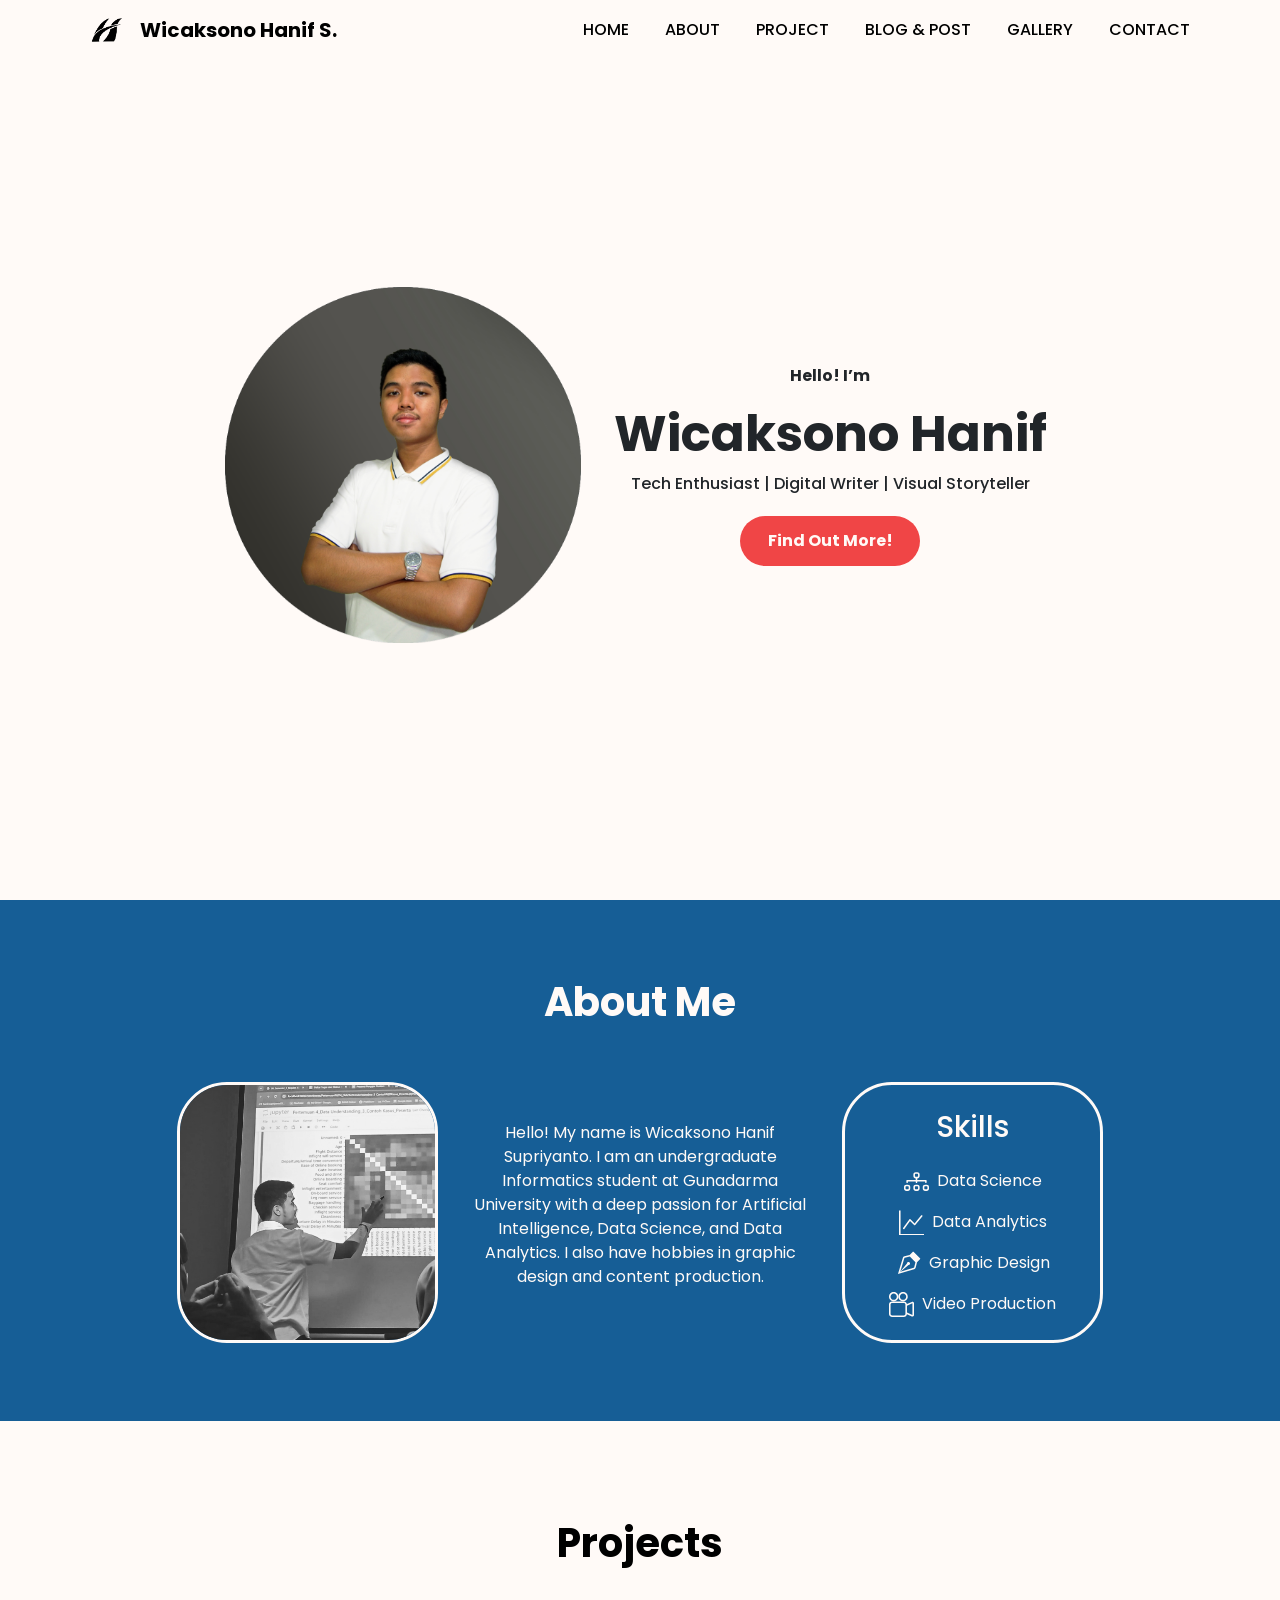
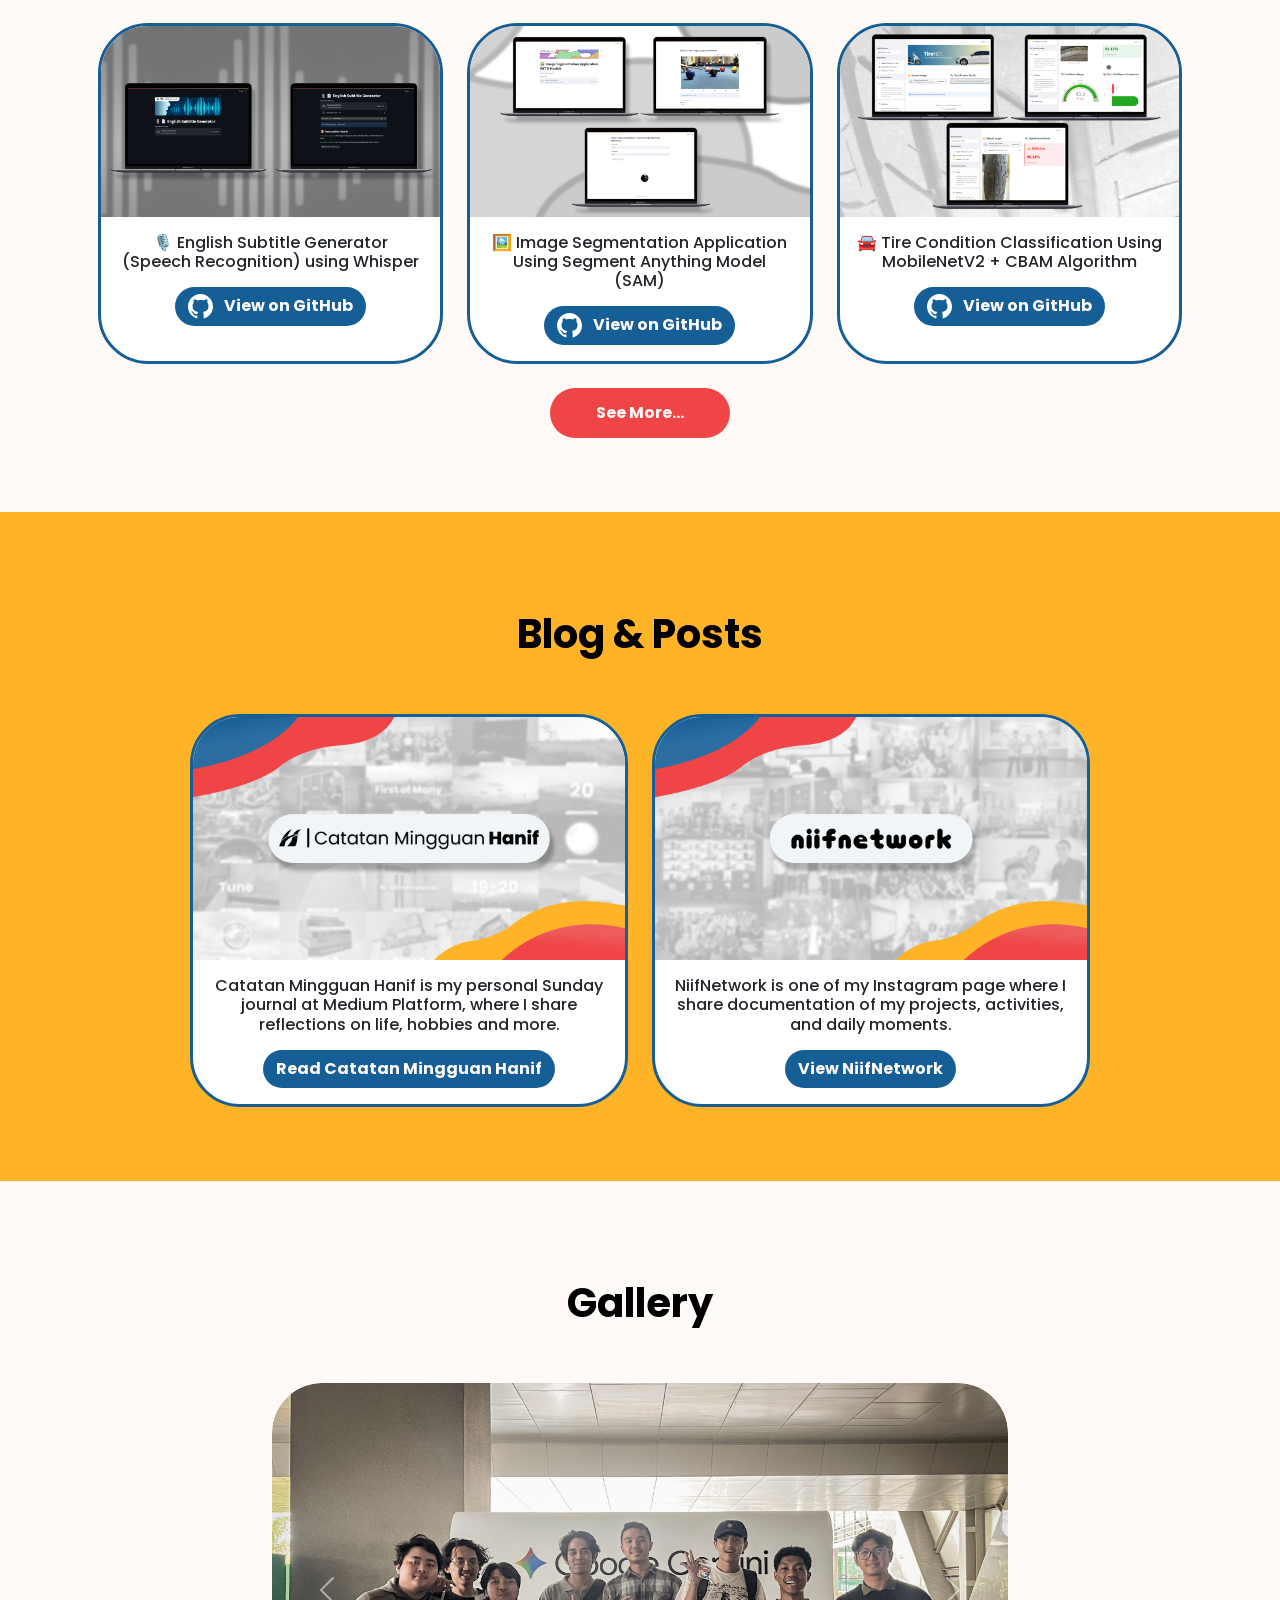
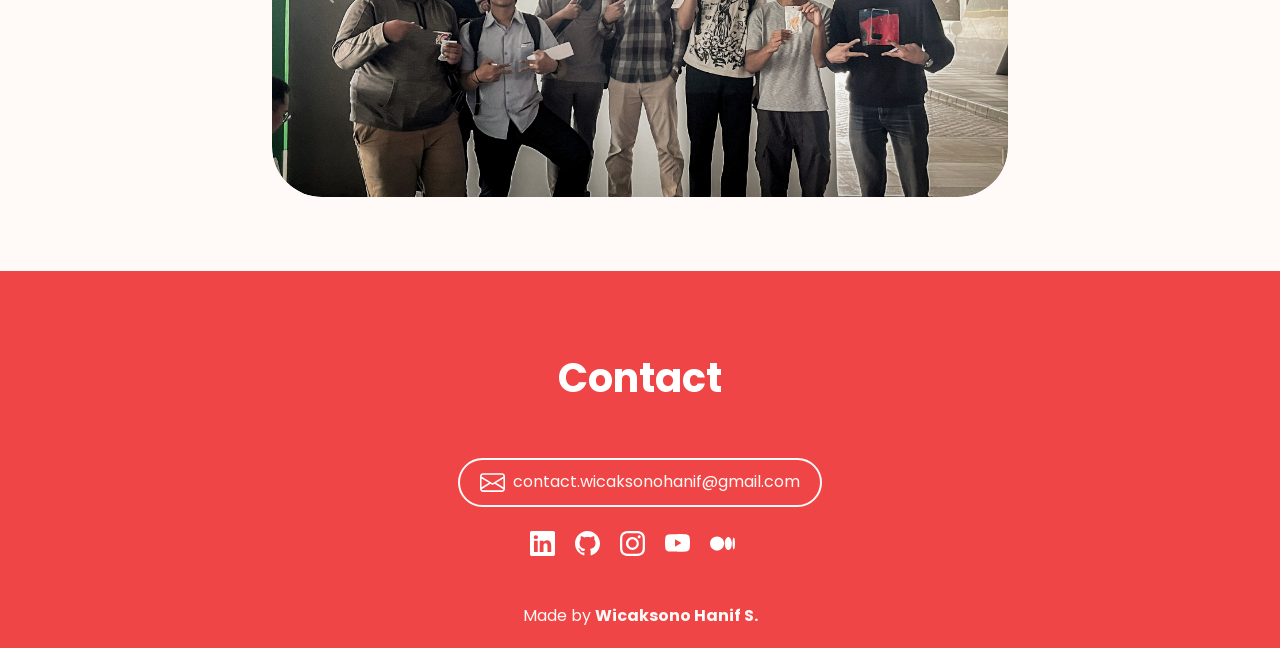
==== commit db596375: "content update" ====
--- a/index.html
+++ b/index.html
@@ -140,10 +140,10 @@
                 <!-- Right Project -->
                 <div class="col-lg-4 col-md-6 col-12">
                     <div class="card project-card h-100">
-                        <img src="assets/project_thumbnail/crop_clustering_thumbnail.png" class="card-img-top" alt="Project 3">
-                        <div class="card-body text-center">
-                            <h5 class="card-title mb-3">🌾 Crop Yield Analysis and Clustering Dashboard using K-Means Algorithm</h5>
-                            <button class="btn github-btn" onclick="window.open('https://github.com/wicaksonohanif/crop_yield_clustering_project', '_blank')">
+                        <img src="assets/project_thumbnail/tire_class_thumbnail.png" class="card-img-top" alt="Project 3">
+                        <div class="card-body text-center">
+                            <h5 class="card-title mb-3">🚘 Tire Condition Classification Using MobileNetV2 + CBAM Algorithm</h5>
+                            <button class="btn github-btn" onclick="window.open('https://github.com/wicaksonohanif/tireNET_tire_condition_classification', '_blank')">
                                 <img src="assets/icons/github.svg" class="github-icon me-2"> View on GitHub
                             </button>
                         </div>
--- a/style.css
+++ b/style.css
@@ -302,4 +302,11 @@
         font-size: 14px;
         padding: 10px;
     }
-}+
+    /* Contact */
+    .email-box {
+    font-family: 'Poppins', sans-serif;
+    font-size: 10px;
+    }
+    
+}
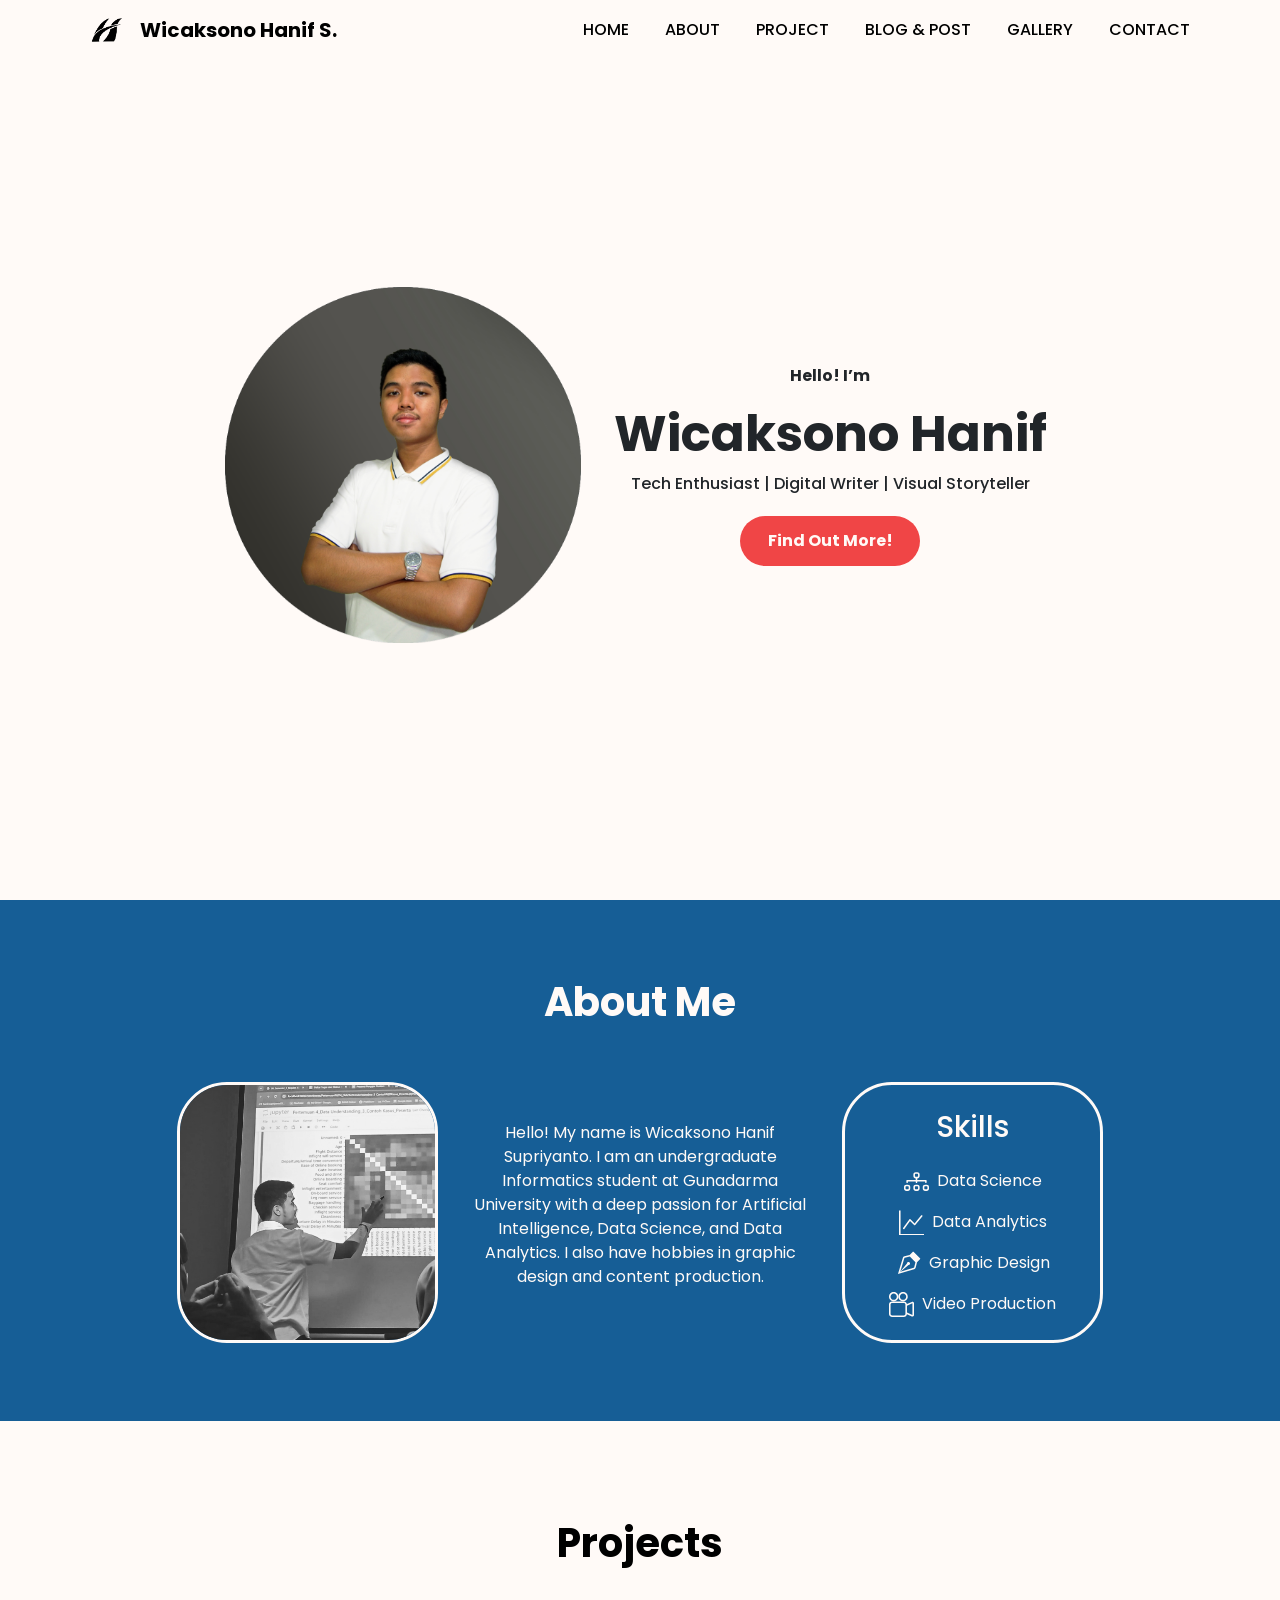
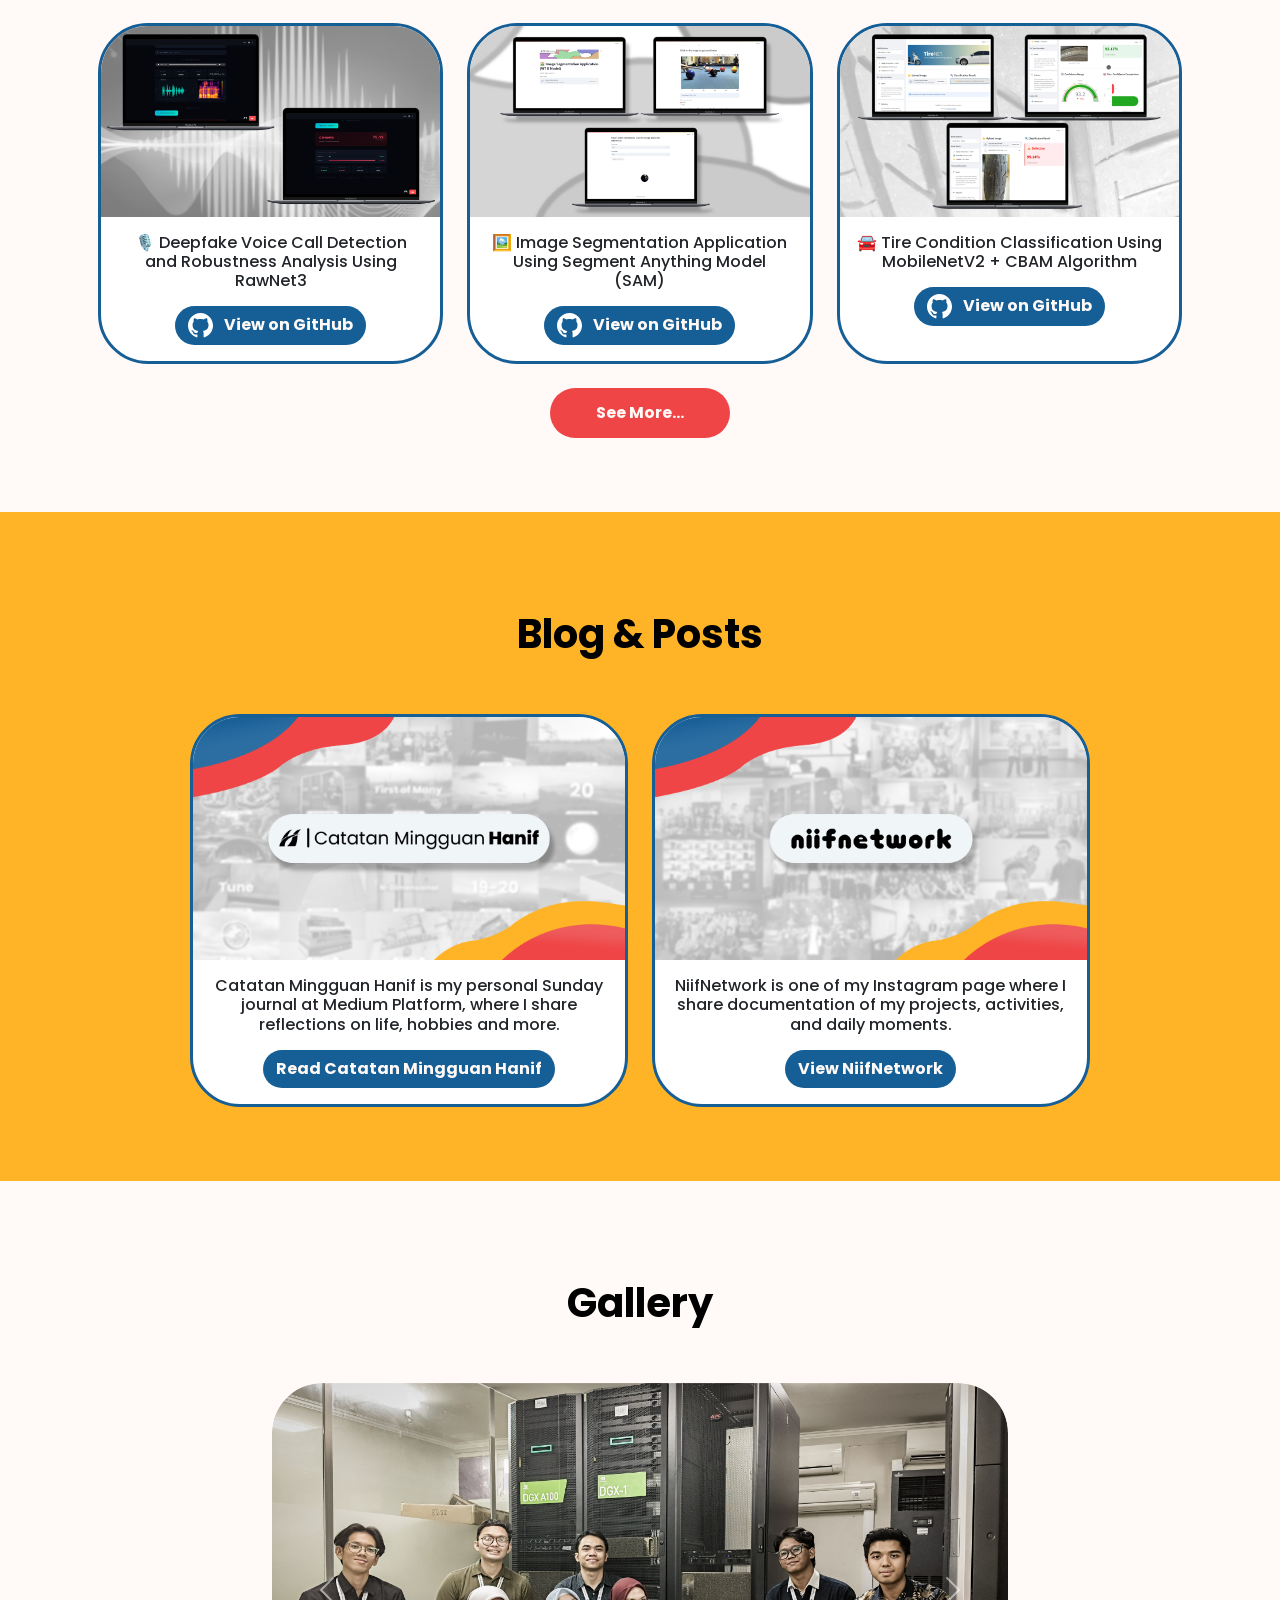
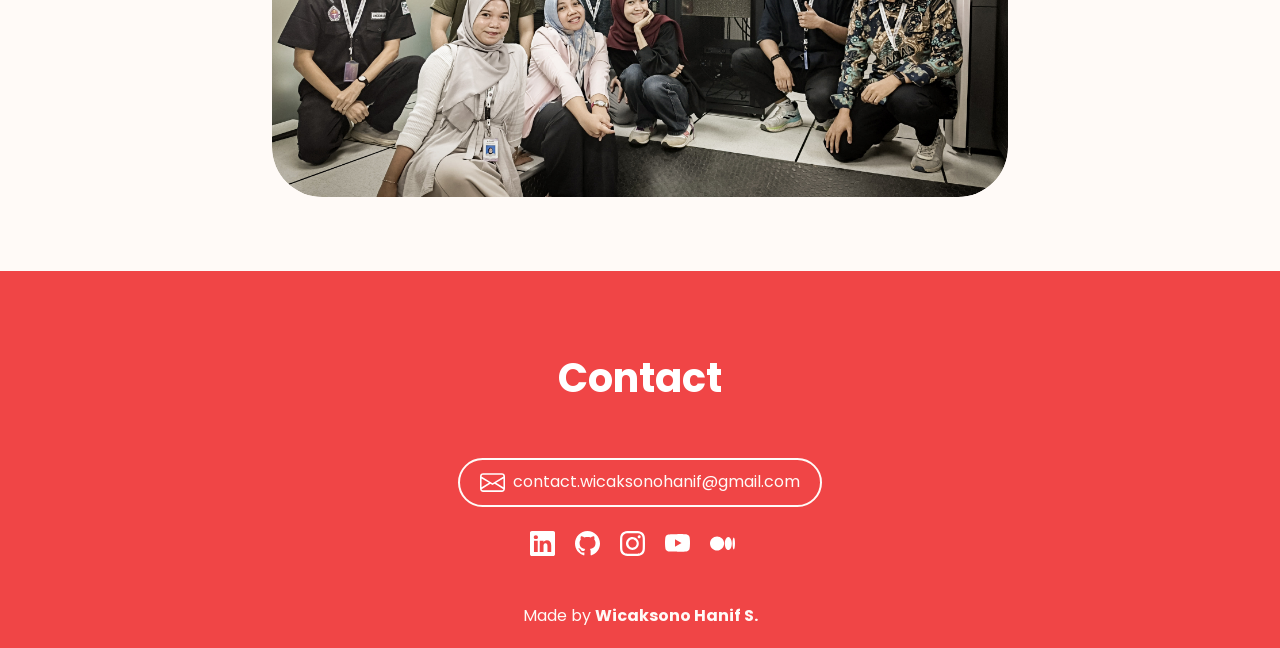
==== commit bc5c7b16: "update project section" ====
--- a/index.html
+++ b/index.html
@@ -116,10 +116,10 @@
                 <!-- Left Project -->
                 <div class="col-lg-4 col-md-6 col-12">
                     <div class="card project-card h-100">
-                        <img src="assets/project_thumbnail/subtitle_gen_thumbnail.png" class="card-img-top" alt="Project 1">
-                        <div class="card-body text-center">
-                            <h5 class="card-title mb-3">🎙️ English Subtitle Generator (Speech Recognition) using Whisper</h5>
-                            <button class="btn github-btn" onclick="window.open('https://github.com/wicaksonohanif/speech_recognition_project', '_blank')">
+                        <img src="assets/project_thumbnail/deepfake_classification_thumbnail.png" class="card-img-top" alt="Project 1">
+                        <div class="card-body text-center">
+                            <h5 class="card-title mb-3">🎙️ Deepfake Voice Call Detection and Robustness Analysis Using RawNet3</h5>
+                            <button class="btn github-btn" onclick="window.open('https://github.com/wicaksonohanif/rawnet3_VoIP_deepfake_detection', '_blank')">
                                 <img src="assets/icons/github.svg" class="github-icon me-2"> View on GitHub
                             </button>
                         </div>
@@ -230,7 +230,7 @@
             </div>
             <!-- Socmed -->
             <div class="social-icons mb-4">
-                <a href="https://www.linkedin.com/in/wicaksono-hanif-supriyanto-8959332a4"><img src="assets/icons/linkedin.svg" class="me-3" width="25"></a>
+                <a href="https://www.linkedin.com/in/wicaksonohanif"><img src="assets/icons/linkedin.svg" class="me-3" width="25"></a>
                 <a href="https://github.com/wicaksonohanif"><img src="assets/icons/github.svg" class="me-3" width="25"></a>
                 <a href="https://www.instagram.com/wicaksonohanif_/"><img src="assets/icons/instagram.svg" class="me-3" width="25"></a>
                 <a href="https://www.youtube.com/@wicaksonohanif"><img src="assets/icons/youtube.svg" class="me-3" width="25"></a>
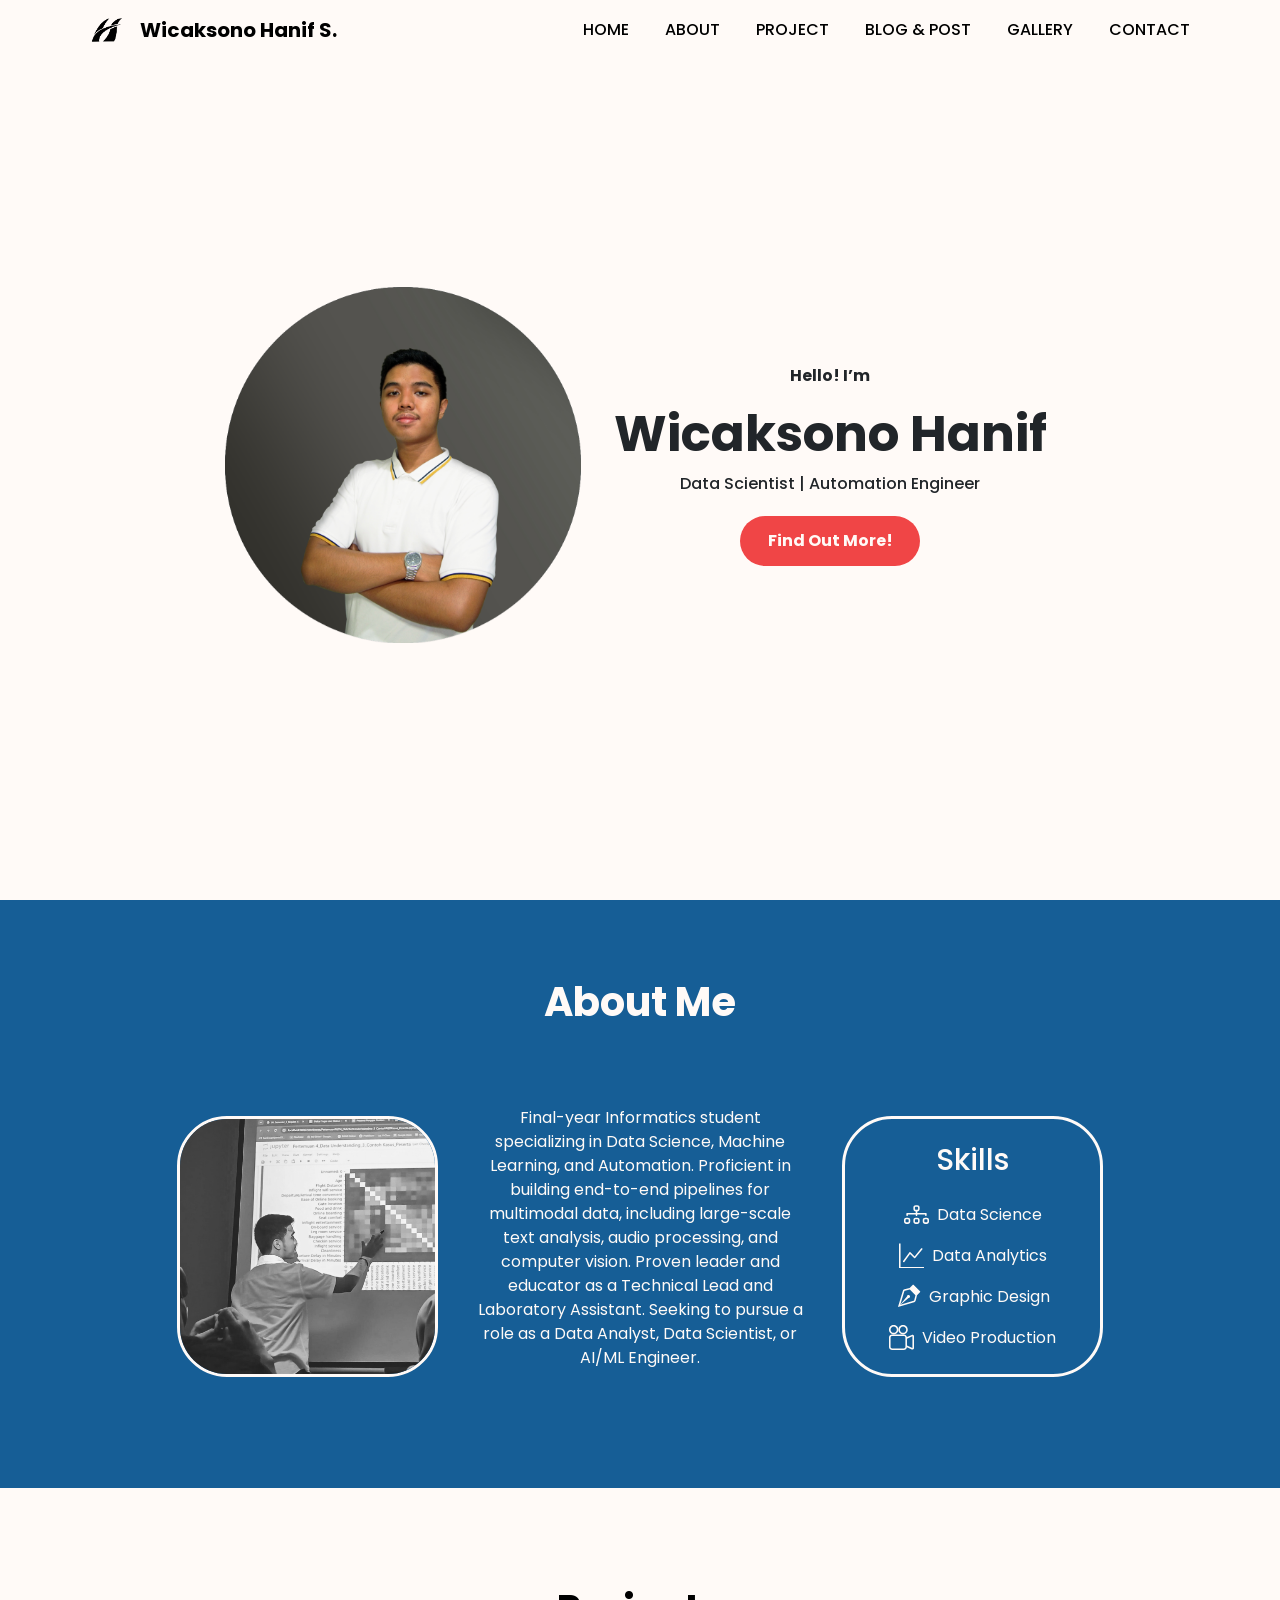
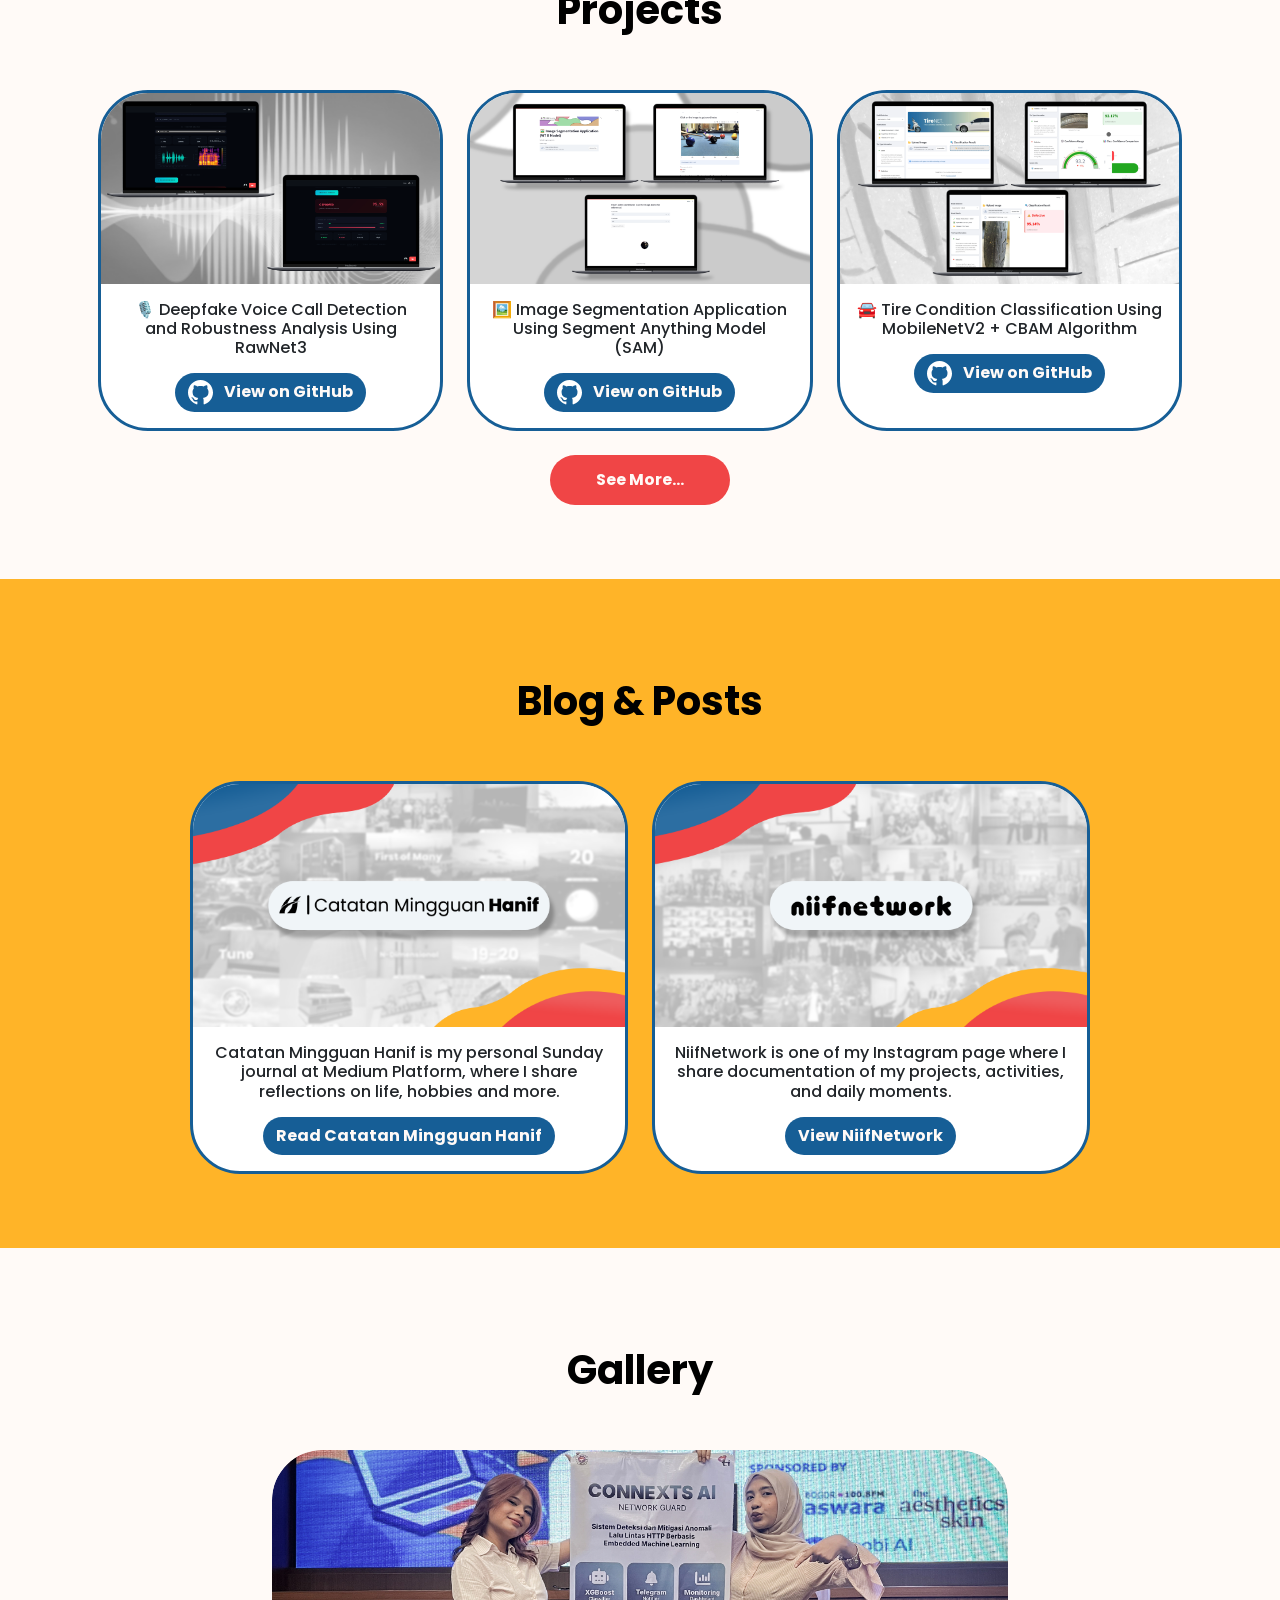
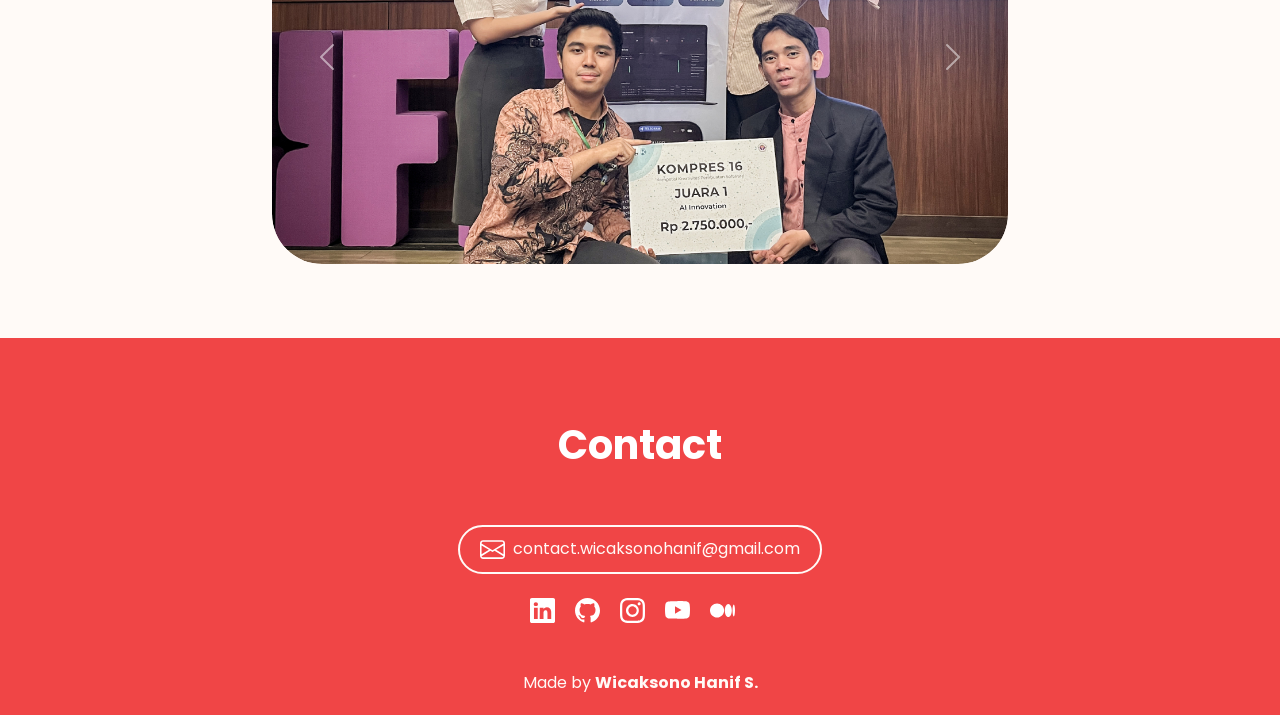
==== commit 27dac06c: "Update about and gallery" ====
--- a/index.html
+++ b/index.html
@@ -50,7 +50,7 @@
                 <div class="col-lg-5 col-md-12 text-center home-text">
                     <p class="intro-text">Hello! I’m</p>
                     <h1 class="main-heading">Wicaksono Hanif</h1>
-                    <p class="sub-text">Tech Enthusiast | Digital Writer | Visual Storyteller</p>
+                    <p class="sub-text">Data Scientist | Automation Engineer</p>
                     <button class="btn custom-btn" onclick="location.href='#about'">Find Out More!</button>
                 </div>
             </div>
@@ -75,7 +75,7 @@
                 <!-- Mid Div -->
                 <div class="col-lg-4 col-md-6 col-12 text-center mb-4 mb-lg-0 d-flex align-items-center justify-content-center p-4">
                     <p class="about-text">
-                        Hello! My name is Wicaksono Hanif Supriyanto. I am an undergraduate Informatics student at Gunadarma University with a deep passion for Artificial Intelligence, Data Science, and Data Analytics. I also have hobbies in graphic design and content production.
+                        Final-year Informatics student specializing in Data Science, Machine Learning, and Automation. Proficient in building end-to-end pipelines for multimodal data, including large-scale text analysis, audio processing, and computer vision. Proven leader and educator as a Technical Lead and Laboratory Assistant. Seeking to pursue a role as a Data Analyst, Data Scientist, or AI/ML Engineer.
                     </p>
                 </div>
                 <!-- Right Div -->
